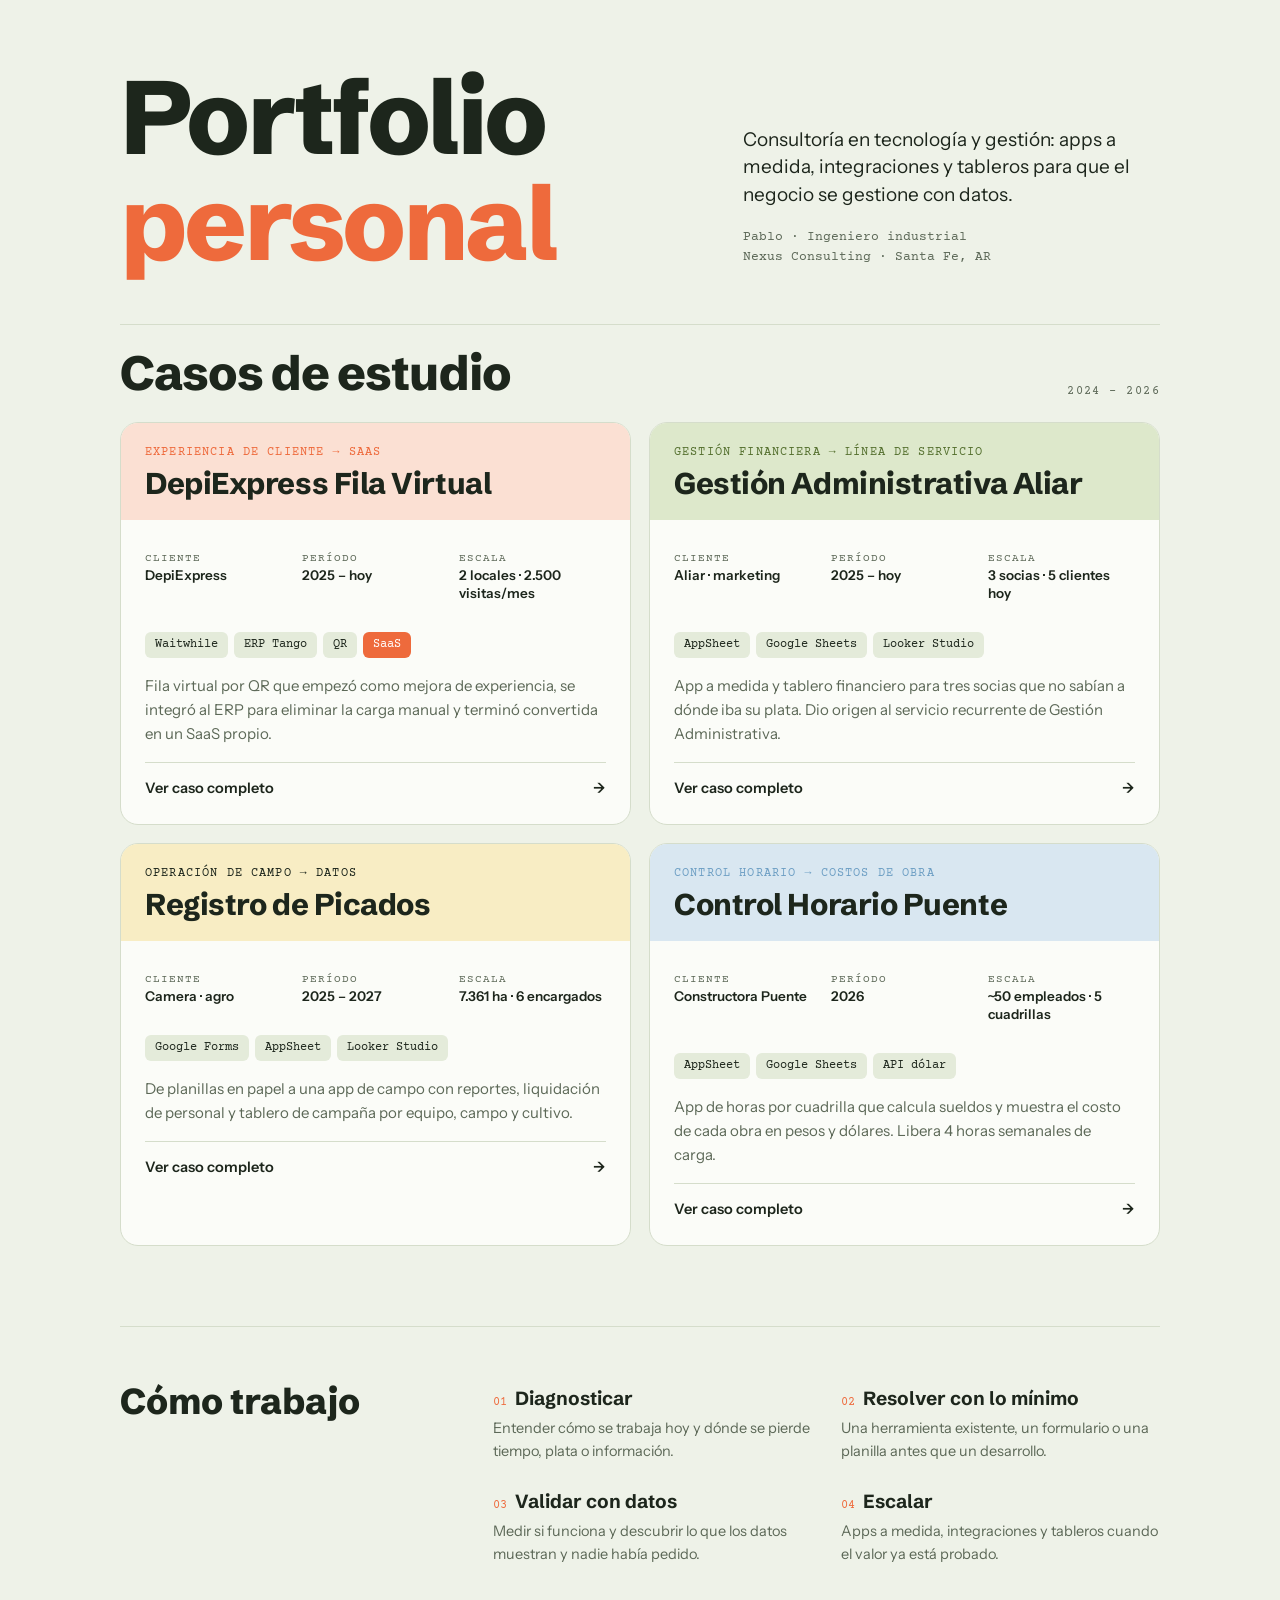
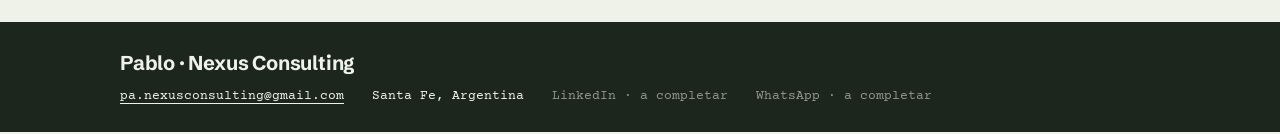
==== index.html @ 5cc69e4c "Agregar index.html" ====
<!doctype html>
<html lang="es">
<head>
<meta charset="utf-8">
<meta name="viewport" content="width=device-width, initial-scale=1, viewport-fit=cover">
<title>Portfolio personal · Pablo · Nexus Consulting</title>
<meta name="description" content="Casos de estudio de consultoría en tecnología y gestión para pymes: apps a medida, integraciones y tableros.">
<link rel="icon" href="data:image/svg+xml,%3Csvg xmlns='http://www.w3.org/2000/svg' viewBox='0 0 32 32'%3E%3Crect width='32' height='32' rx='8' fill='%23EE6A3C'/%3E%3Ctext x='16' y='22' font-family='Arial' font-weight='700' font-size='17' text-anchor='middle' fill='white'%3EP%3C/text%3E%3C/svg%3E">
<style>body{margin:0}img{max-width:100%}[hidden]{display:none!important}</style>
<link rel="preconnect" href="https://fonts.googleapis.com">
<link rel="stylesheet" href="https://fonts.googleapis.com/css2?family=Schibsted+Grotesk:wght@500;600;700;800&family=Instrument+Sans:wght@400;500;600&family=Courier+Prime:wght@400;700&display=swap">
<style>
:root{
  --ground:#EEF2E8; --surface:#FBFCF8; --ink:#1D261C; --muted:#5C6857; --line:#D5DDCB;
  --tang:#EE6A3C; --tang-soft:#FBE0D3; --olive:#55702F; --olive-soft:#DDE8CB;
  --butter:#F3D77A; --butter-soft:#F8EDC4; --sky:#6E9FC4; --sky-soft:#D9E7F1;
  --chip:#E4EBDA;
  --display:"Graphik","Schibsted Grotesk",ui-sans-serif,system-ui,sans-serif;
  --body:"Instrument Sans",ui-sans-serif,system-ui,sans-serif;
  --mono:"American Typewriter","Courier Prime",ui-monospace,monospace;
}
@media (prefers-color-scheme:dark){:root:not([data-theme="light"]){
  --ground:#151A14; --surface:#1D241C; --ink:#E7EDE0; --muted:#A1AD9A; --line:#2F3A2D;
  --tang:#F2855C; --tang-soft:#3A241B; --olive:#9DBE6B; --olive-soft:#26321C;
  --butter:#E9CC6A; --butter-soft:#352E17; --sky:#8DB8DA; --sky-soft:#1C2A35; --chip:#263024;
}}
:root[data-theme="dark"]{
  --ground:#151A14; --surface:#1D241C; --ink:#E7EDE0; --muted:#A1AD9A; --line:#2F3A2D;
  --tang:#F2855C; --tang-soft:#3A241B; --olive:#9DBE6B; --olive-soft:#26321C;
  --butter:#E9CC6A; --butter-soft:#352E17; --sky:#8DB8DA; --sky-soft:#1C2A35; --chip:#263024;
}
*{box-sizing:border-box}
html{scroll-behavior:smooth}
@media (prefers-reduced-motion:reduce){html{scroll-behavior:auto}*{transition:none!important}}
body{background:var(--ground);color:var(--ink);font:16px/1.6 var(--body);padding-inline:20px;padding-block:0}
.wrap{max-width:1040px;margin:0 auto}
h1,h2,h3{font-family:var(--display);text-wrap:balance;margin:0;line-height:1.02}
p{margin:0}
.eyebrow{font:500 12px/1 var(--mono);letter-spacing:.12em;text-transform:uppercase;color:var(--muted)}
.chips{display:flex;flex-wrap:wrap;gap:6px}
.chip{font:500 12px/1 var(--mono);padding:7px 10px;border-radius:6px;background:var(--chip);color:var(--ink)}
.chip.hot{background:var(--tang);color:#fff}

/* Cover */
.cover{padding-block:64px 48px;margin-bottom:24px;border-bottom:1px solid var(--line);display:grid;grid-template-columns:1.4fr 1fr;gap:40px;align-items:end}
.cover h1{font-size:clamp(46px,8.4vw,104px);font-weight:800;letter-spacing:-.035em}
.cover h1 em{font-style:normal;color:var(--tang)}
.cover .side{display:grid;gap:18px;padding-bottom:8px}
.cover .lede{font-size:19px;line-height:1.45}
.cover .who{font:500 13px/1.6 var(--mono);color:var(--muted)}
.blocks{display:grid;grid-template-columns:3fr 2fr 1fr 2fr;height:14px;border-radius:4px;overflow:hidden;margin-bottom:56px}
.blocks i:nth-child(1){background:var(--tang)}.blocks i:nth-child(2){background:var(--olive)}.blocks i:nth-child(3){background:var(--butter)}.blocks i:nth-child(4){background:var(--sky)}

.sec-head{display:flex;flex-wrap:wrap;justify-content:space-between;align-items:end;gap:12px;margin-bottom:24px}
.sec-head h2{font-size:clamp(30px,4.4vw,48px);font-weight:800;letter-spacing:-.02em}

/* Cards */
.grid{display:grid;grid-template-columns:1fr 1fr;gap:18px;margin-bottom:80px}
.card{all:unset;box-sizing:border-box;cursor:pointer;background:var(--surface);border-radius:18px;overflow:hidden;display:flex;flex-direction:column;border:1px solid var(--line);transition:transform .2s,box-shadow .2s}
.card:hover{transform:translateY(-3px);box-shadow:0 14px 34px -18px rgba(29,38,28,.35)}
.card:focus-visible{outline:3px solid var(--tang);outline-offset:3px}
.card .band{padding:22px 24px 20px;display:grid;gap:10px}
.card[data-tone="tang"] .band{background:var(--tang-soft)}
.card[data-tone="olive"] .band{background:var(--olive-soft)}
.card[data-tone="butter"] .band{background:var(--butter-soft)}
.card[data-tone="sky"] .band{background:var(--sky-soft)}
.card .kind{font:500 11.5px var(--mono);letter-spacing:.1em;text-transform:uppercase}
.card[data-tone="tang"] .kind{color:var(--tang)}.card[data-tone="olive"] .kind{color:var(--olive)}
.card[data-tone="butter"] .kind{color:var(--ink)}.card[data-tone="sky"] .kind{color:var(--sky)}
.card h3{font-size:clamp(24px,2.8vw,30px);font-weight:750;letter-spacing:-.015em}
.card .body{padding:20px 24px 24px;display:grid;gap:16px;flex:1;align-content:start}
.facts{display:grid;grid-template-columns:repeat(3,1fr);gap:10px;font-size:13.5px}
.facts dt{font:500 10.5px var(--mono);letter-spacing:.1em;text-transform:uppercase;color:var(--muted)}
.facts dd{margin:2px 0 0;font-weight:600;line-height:1.3}
.card .tldr{color:var(--muted);font-size:15px}
.card .go{margin-top:auto;font-weight:600;font-size:14.5px;display:flex;justify-content:space-between;align-items:center;padding-top:14px;border-top:1px solid var(--line)}
.card .go span{transition:transform .2s}.card:hover .go span{transform:translateX(4px)}
.card.soon{cursor:default}.card.soon:hover{transform:none;box-shadow:none}
.card.soon .go{color:var(--muted);font-weight:500}

/* Method */
.method{padding-block:56px;border-top:1px solid var(--line);display:grid;grid-template-columns:1fr 2fr;gap:40px}
.method h2{font-size:clamp(26px,3.4vw,36px);font-weight:800;}
.steps{display:grid;grid-template-columns:1fr 1fr;gap:22px 28px}
.steps div{display:grid;gap:4px}
.steps b{font-family:var(--display);font-size:19px;font-weight:700}
.steps b small{font:500 12px var(--mono);color:var(--tang);margin-right:8px}
.steps span{color:var(--muted);font-size:14.5px}

/* Footer bar */
.bar{margin-inline:-20px;background:var(--ink);color:var(--ground);padding:28px 20px calc(28px + env(safe-area-inset-bottom,0px))}
.bar .wrap{display:flex;flex-wrap:wrap;gap:14px 36px;align-items:center;justify-content:space-between}
.bar .name{font:700 20px var(--display);letter-spacing:-.01em}
.bar .contact{display:flex;flex-wrap:wrap;gap:10px 28px;font:500 13px var(--mono)}
.bar a{color:inherit;text-decoration:none;border-bottom:1px solid currentColor}
.bar .todo{opacity:.55}

/* Detail view */
.detail{position:fixed;inset:0;background:var(--ground);overflow-y:auto;z-index:10;padding-inline:20px;padding-block:calc(16px + env(safe-area-inset-top,0px)) 0}
.back{all:unset;cursor:pointer;position:sticky;top:0;display:inline-flex;gap:8px;align-items:center;font:500 13px var(--mono);background:var(--surface);border:1px solid var(--line);padding:9px 14px;border-radius:999px;z-index:2}
.back:focus-visible{outline:3px solid var(--tang)}
.d-hero{padding-block:36px 36px;display:grid;gap:20px}
.d-hero h1{font-size:clamp(40px,7vw,84px);font-weight:800;letter-spacing:-.035em}
.d-hero .kind{font:500 12px var(--mono);letter-spacing:.12em;text-transform:uppercase;color:var(--tang)}
.d-layout{display:grid;grid-template-columns:260px 1fr;gap:48px;align-items:start;padding-bottom:64px}
.aside{position:sticky;top:64px;display:grid;gap:22px;background:var(--tang-soft);border-radius:16px;padding:22px}
.aside dl{margin:0;display:grid;gap:14px}
.aside dt{font:500 10.5px var(--mono);letter-spacing:.1em;text-transform:uppercase;color:var(--muted)}
.aside dd{margin:2px 0 0;font-weight:600;font-size:14.5px;line-height:1.4}
.content{display:grid;gap:56px;min-width:0}
.content section{display:grid;gap:16px}
.content h2{font-size:clamp(24px,3vw,32px);font-weight:750;letter-spacing:-.01em}
.content p{max-width:66ch;color:var(--muted)}
.content p b,.content li b{color:var(--ink);font-weight:600}
.lead{font-size:19px;line-height:1.5;color:var(--ink)!important}
.list{margin:0;padding:0;list-style:none;display:grid;gap:10px}
.list li{padding-left:22px;position:relative;color:var(--muted);max-width:66ch}
.list li::before{content:"";position:absolute;left:0;top:.55em;width:10px;height:10px;border-radius:3px;background:var(--olive)}
.ba{display:grid;grid-template-columns:1fr 1fr;gap:14px}
.ba > div{border-radius:14px;padding:20px;display:grid;gap:10px;align-content:start}
.ba .before{background:var(--chip)}.ba .after{background:var(--olive-soft)}
.ba h3{font-size:18px;font-weight:700}
.ba ul{margin:0;padding-left:18px;display:grid;gap:6px;font-size:14.5px;color:var(--muted)}
.diagram{background:var(--surface);border:1px solid var(--line);border-radius:14px;padding:20px;overflow-x:auto}
.diagram svg{display:block;min-width:700px;width:100%;height:auto}
.cap{font-size:13px;color:var(--muted)}
.shots{display:grid;grid-template-columns:1fr 1.6fr;gap:14px}
.shot{aspect-ratio:9/12;max-width:100%;border:1.5px dashed var(--line);border-radius:14px;display:grid;place-items:center;text-align:center;color:var(--muted);font:500 12px/1.5 var(--mono);padding:16px}
.shot.wide{aspect-ratio:16/11}
.tiles{display:grid;grid-template-columns:repeat(3,1fr);gap:12px}
.tile{background:var(--surface);border:1px solid var(--line);border-radius:14px;padding:18px;display:grid;gap:6px;align-content:start}
.tile b{font-size:15px}
.tile span{color:var(--muted);font-size:14px}
.big{background:var(--butter-soft);border-radius:16px;padding:26px;display:grid;gap:14px}
.big h3{font-size:22px;font-weight:750}
.kpis{display:grid;grid-template-columns:repeat(3,1fr);gap:12px}
.kpi{border-top:3px solid var(--tang);padding-top:12px;display:grid;gap:4px}
.kpi strong{font:800 28px/1 var(--display);}
.kpi span{font-size:14px;color:var(--muted)}
.roles{display:grid;grid-template-columns:repeat(3,1fr);gap:12px}
.roles div{background:var(--sky-soft);border-radius:14px;padding:18px;display:grid;gap:6px;align-content:start}
.roles b{font-size:15.5px}.roles span{font-size:14px;color:var(--muted)}
.steps2{counter-reset:s;display:grid;gap:10px;margin:0;padding:0;list-style:none}
.steps2 li{counter-increment:s;display:grid;grid-template-columns:34px 1fr;gap:10px;color:var(--muted)}
.steps2 li::before{content:counter(s);font:500 12px/26px var(--mono);text-align:center;width:26px;height:26px;border-radius:50%;background:var(--tang-soft);color:var(--tang)}
.note{font-size:12.5px;color:var(--muted);border-top:1px solid var(--line);padding-top:14px}

.detail[data-tone="olive"] .aside{background:var(--olive-soft)}.detail[data-tone="olive"] .d-hero .kind{color:var(--olive)}
.detail[data-tone="butter"] .aside{background:var(--butter-soft)}.detail[data-tone="butter"] .d-hero .kind{color:var(--ink)}
.detail[data-tone="sky"] .aside{background:var(--sky-soft)}.detail[data-tone="sky"] .d-hero .kind{color:var(--sky)}
.views{display:grid;gap:12px}
.view{background:var(--surface);border:1px solid var(--line);border-radius:14px;padding:20px;display:grid;grid-template-columns:150px 1fr;gap:16px}
.view b{font-family:var(--display);font-size:18px;font-weight:700;line-height:1.2}
.view b small{display:block;font:400 12.5px var(--mono);color:var(--muted);margin-top:6px}
.view span{color:var(--muted);font-size:14.5px}
.stages{display:grid;grid-template-columns:repeat(3,1fr);gap:12px}
.stage{border-radius:14px;padding:20px;display:grid;gap:10px;align-content:start;background:var(--surface);border:1px solid var(--line)}
.stage .eyebrow{color:var(--olive)}
.stage h3{font-size:19px;font-weight:700}
.stage ul{margin:0;padding-left:18px;display:grid;gap:6px;font-size:14.5px;color:var(--muted)}
@media (max-width:820px){.stages{grid-template-columns:1fr}.view{grid-template-columns:1fr;gap:8px}}
@media (max-width:820px){
  .cover,.method,.d-layout{grid-template-columns:1fr}
  .grid,.ba,.shots,.tiles,.kpis,.roles,.steps{grid-template-columns:1fr}
  .aside{position:static}
}
</style>
</head>
<body>
<div class="wrap" id="home">
  <header class="cover">
    <h1>Portfolio <em>personal</em></h1>
    <div class="side">
      <p class="lede">Consultoría en tecnología y gestión: apps a medida, integraciones y tableros para que el negocio se gestione con datos.</p>
      <p class="who">Pablo · Ingeniero industrial<br>Nexus Consulting · Santa Fe, AR</p>
    </div>
  </header>

  <div class="sec-head">
    <h2>Casos de estudio</h2>
    <span class="eyebrow">2024 – 2026</span>
  </div>

  <div class="grid">
    <button class="card" data-tone="tang" data-case="depiexpress" aria-label="Ver caso DepiExpress Fila Virtual">
      <div class="band"><span class="kind">Experiencia de cliente → SaaS</span><h3>DepiExpress Fila Virtual</h3></div>
      <div class="body">
        <dl class="facts"><div><dt>Cliente</dt><dd>DepiExpress</dd></div><div><dt>Período</dt><dd>2025 – hoy</dd></div><div><dt>Escala</dt><dd>2 locales · 2.500 visitas/mes</dd></div></dl>
        <div class="chips"><span class="chip">Waitwhile</span><span class="chip">ERP Tango</span><span class="chip">QR</span><span class="chip hot">SaaS</span></div>
        <p class="tldr">Fila virtual por QR que empezó como mejora de experiencia, se integró al ERP para eliminar la carga manual y terminó convertida en un SaaS propio.</p>
        <div class="go">Ver caso completo <span>→</span></div>
      </div>
    </button>

    <button class="card" data-tone="olive" data-case="aliar" aria-label="Ver caso Gestión Administrativa Aliar">
      <div class="band"><span class="kind">Gestión financiera → Línea de servicio</span><h3>Gestión Administrativa Aliar</h3></div>
      <div class="body">
        <dl class="facts"><div><dt>Cliente</dt><dd>Aliar · marketing</dd></div><div><dt>Período</dt><dd>2025 – hoy</dd></div><div><dt>Escala</dt><dd>3 socias · 5 clientes hoy</dd></div></dl>
        <div class="chips"><span class="chip">AppSheet</span><span class="chip">Google Sheets</span><span class="chip">Looker Studio</span></div>
        <p class="tldr">App a medida y tablero financiero para tres socias que no sabían a dónde iba su plata. Dio origen al servicio recurrente de Gestión Administrativa.</p>
        <div class="go">Ver caso completo <span>→</span></div>
      </div>
    </button>

    <button class="card" data-tone="butter" data-case="camera" aria-label="Ver caso Registro de Picados">
      <div class="band"><span class="kind">Operación de campo → Datos</span><h3>Registro de Picados</h3></div>
      <div class="body">
        <dl class="facts"><div><dt>Cliente</dt><dd>Camera · agro</dd></div><div><dt>Período</dt><dd>2025 – 2027</dd></div><div><dt>Escala</dt><dd>7.361 ha · 6 encargados</dd></div></dl>
        <div class="chips"><span class="chip">Google Forms</span><span class="chip">AppSheet</span><span class="chip">Looker Studio</span></div>
        <p class="tldr">De planillas en papel a una app de campo con reportes, liquidación de personal y tablero de campaña por equipo, campo y cultivo.</p>
        <div class="go">Ver caso completo <span>→</span></div>
      </div>
    </button>

    <button class="card" data-tone="sky" data-case="puente" aria-label="Ver caso Control Horario Puente">
      <div class="band"><span class="kind">Control horario → Costos de obra</span><h3>Control Horario Puente</h3></div>
      <div class="body">
        <dl class="facts"><div><dt>Cliente</dt><dd>Constructora Puente</dd></div><div><dt>Período</dt><dd>2026</dd></div><div><dt>Escala</dt><dd>~50 empleados · 5 cuadrillas</dd></div></dl>
        <div class="chips"><span class="chip">AppSheet</span><span class="chip">Google Sheets</span><span class="chip">API dólar</span></div>
        <p class="tldr">App de horas por cuadrilla que calcula sueldos y muestra el costo de cada obra en pesos y dólares. Libera 4 horas semanales de carga.</p>
        <div class="go">Ver caso completo <span>→</span></div>
      </div>
    </button>
  </div>

  <section class="method">
    <h2>Cómo trabajo</h2>
    <div class="steps">
      <div><b><small>01</small>Diagnosticar</b><span>Entender cómo se trabaja hoy y dónde se pierde tiempo, plata o información.</span></div>
      <div><b><small>02</small>Resolver con lo mínimo</b><span>Una herramienta existente, un formulario o una planilla antes que un desarrollo.</span></div>
      <div><b><small>03</small>Validar con datos</b><span>Medir si funciona y descubrir lo que los datos muestran y nadie había pedido.</span></div>
      <div><b><small>04</small>Escalar</b><span>Apps a medida, integraciones y tableros cuando el valor ya está probado.</span></div>
    </div>
  </section>
</div>

<!-- EDITAR AQUÍ: completá apellido, LinkedIn y WhatsApp en esta barra -->
<footer class="bar">
  <div class="wrap">
    <span class="name">Pablo · Nexus Consulting</span>
    <div class="contact">
      <a href="mailto:pa.nexusconsulting@gmail.com">pa.nexusconsulting@gmail.com</a>
      <span>Santa Fe, Argentina</span>
      <span class="todo">LinkedIn · a completar</span>
      <span class="todo">WhatsApp · a completar</span>
    </div>
  </div>
</footer>

<!-- Detalle: DepiExpress -->
<article class="detail" id="depiexpress" hidden aria-label="Caso DepiExpress Fila Virtual">
  <div class="wrap">
    <button class="back" data-close>← Volver a los casos</button>
    <header class="d-hero">
      <span class="kind">Experiencia de cliente → SaaS</span>
      <h1>DepiExpress Fila Virtual</h1>
      <div class="chips"><span class="chip">Waitwhile</span><span class="chip">ERP Tango</span><span class="chip">Integración vía API</span><span class="chip">QR</span><span class="chip hot">ElQueSigue · SaaS</span></div>
    </header>

    <div class="d-layout">
      <aside class="aside">
        <dl>
          <div><dt>Cliente</dt><dd>DepiExpress · cadena de centros de depilación</dd></div>
          <div><dt>Período</dt><dd>Agosto 2025 – actualidad</dd></div>
          <div><dt>Escala</dt><dd>2 locales · ~6 depiladoras · 1.000 a 2.500 visitas por mes</dd></div>
          <div><dt>Rol</dt><dd>Consultor a cargo de punta a punta: diagnóstico, selección de herramienta, implementación, coordinación de áreas y gestión del proveedor</dd></div>
          <div><dt>Partner</dt><dd>Cipax · integración y desarrollo</dd></div>
        </dl>
      </aside>

      <div class="content">
        <section>
          <p class="lead">DepiExpress atendía por orden de llegada sin fila ni turnos: el cliente le pedía a la cajera que lo anotara. En lugar de proponer un desarrollo, <b>busqué una herramienta que ya resolviera el problema</b>, la validé con datos reales y recién entonces construimos a medida.</p>
          <p>El resultado: una fila virtual integrada al ERP, una base de datos comercial mucho más rica y accesible, y <b>ElQueSigue</b>, una aplicación propia que hoy Cipax comercializa como SaaS con Nexus como partner.</p>
        </section>

        <section>
          <h2>El punto de partida</h2>
          <div class="ba">
            <div class="before"><h3>Antes</h3><ul><li>Sin fila ni turnos: nadie sabía cuánto iba a esperar ni quién lo atendería.</li><li>Registro a mano por una persona ocupada atendiendo.</li><li>Carga manual de cada venta en Tango: 2-3 min × ~30 ventas/día.</li><li>Datos pobres sobre un negocio muy estacional.</li></ul></div>
            <div class="after"><h3>Después</h3><ul><li>Fila virtual por QR, con espera y profesional asignado en tiempo real.</li><li>Registro asistido para quien no usa celular.</li><li>Cada venta genera sola su pedido de facturación en Tango.</li><li>Recurrencia, tiempos, mix y demanda medidos.</li></ul></div>
          </div>
        </section>

        <section>
          <h2>Comprar antes de construir</h2>
          <p>Antes de proponer software a medida, busqué si el problema ya estaba resuelto en el mercado. Elegí <b>Waitwhile</b> y lo configuré a la operación real del negocio: servicios, depiladoras, horarios, límites de capacidad, precios y categorías. Pegamos los QR en los locales y el cliente pasó a sumarse solo a la fila, viendo cuánto le falta y quién lo va a atender.</p>
          <p>La decisión ahorró meses de desarrollo y, sobre todo, permitió <b>validar la hipótesis con un año de datos reales</b> antes de invertir.</p>
          <div class="diagram">
            <svg viewBox="0 0 900 230" role="img" aria-label="Flujo: el cliente escanea el QR, se suma a la fila virtual, es atendido, la venta pasa a Tango y los datos alimentan análisis y campañas">
              <defs><marker id="ar" viewBox="0 0 10 10" refX="9" refY="5" markerWidth="7" markerHeight="7" orient="auto"><path d="M0 0L10 5L0 10z" fill="var(--muted)"/></marker></defs>
              <g font-family="Instrument Sans, sans-serif" font-size="14" fill="var(--ink)">
                <text x="10" y="22" font-family="American Typewriter, Courier Prime, monospace" font-size="11" fill="var(--muted)" letter-spacing="1.2">FLUJO OPERATIVO</text>
                <rect x="10" y="40" width="150" height="70" rx="12" fill="var(--chip)"/>
                <text x="85" y="70" text-anchor="middle" font-weight="600">Cliente</text><text x="85" y="90" text-anchor="middle" fill="var(--muted)" font-size="12.5">escanea el QR</text>
                <rect x="220" y="40" width="170" height="70" rx="12" fill="var(--tang-soft)" stroke="var(--tang)"/>
                <text x="305" y="70" text-anchor="middle" font-weight="600">Fila virtual</text><text x="305" y="90" text-anchor="middle" fill="var(--muted)" font-size="12.5">espera + profesional</text>
                <rect x="450" y="40" width="150" height="70" rx="12" fill="var(--chip)"/>
                <text x="525" y="70" text-anchor="middle" font-weight="600">Atención</text><text x="525" y="90" text-anchor="middle" fill="var(--muted)" font-size="12.5">venta registrada</text>
                <rect x="660" y="40" width="200" height="70" rx="12" fill="var(--olive-soft)" stroke="var(--olive)"/>
                <text x="760" y="70" text-anchor="middle" font-weight="600">ERP Tango</text><text x="760" y="90" text-anchor="middle" fill="var(--muted)" font-size="12.5">pedido de facturación</text>
                <rect x="220" y="160" width="380" height="56" rx="12" fill="var(--butter-soft)"/>
                <text x="410" y="185" text-anchor="middle" font-weight="600">Datos de cada visita</text><text x="410" y="204" text-anchor="middle" fill="var(--muted)" font-size="12.5">recurrencia · tiempos · mix · reviews → campañas</text>
                <g stroke="var(--muted)" stroke-width="1.5" fill="none" marker-end="url(#ar)"><path d="M160 75H216"/><path d="M390 75H446"/><path d="M600 75H656"/><path d="M305 110V156"/><path d="M525 110V156"/></g>
              </g>
            </svg>
          </div>
          <p class="cap">El dato se captura una sola vez, en el momento, y sirve para atender, facturar y analizar.</p>
        </section>

        <section class="big">
          <span class="eyebrow">Lo que el cliente no sabía que podía tener</span>
          <h3>Un proyecto de experiencia terminó siendo inteligencia comercial</h3>
          <div class="tiles">
            <div class="tile"><b>Recurrencia</b><span>Solo ~15% de clientes nuevos por mes: la base era mucho más fiel de lo supuesto y el foco pasó a retención.</span></div>
            <div class="tile"><b>Campañas de regreso</b><span>Contacto al cliente para que vuelva antes de lo previsto, con datos de su última visita.</span></div>
            <div class="tile"><b>Eficiencia</b><span>Tiempos de atención comparables por depiladora y por local.</span></div>
            <div class="tile"><b>Demanda</b><span>Horarios y días preferidos, estacionalidad y efecto medible de la publicidad.</span></div>
            <div class="tile"><b>Producto</b><span>Ticket promedio, mix, categorías y zonas depiladas.</span></div>
            <div class="tile"><b>Voz del cliente</b><span>Reviews y quejas capturadas al terminar cada atención.</span></div>
          </div>
        </section>

        <section>
          <h2>Coordinar a todos los que toca el flujo</h2>
          <p>Un sistema de fila no se implementa en el mostrador: atraviesa toda la operación. Buena parte del proyecto fue adecuar el trabajo de cada área para que el flujo cerrara de punta a punta.</p>
          <div class="roles">
            <div><b>Depiladoras</b><span>Nuevo modo de registrar y atender; carga asistida para clientes que no manejan el celular.</span></div>
            <div><b>Coordinación de locales</b><span>Administra en el sistema personal, precios, promociones y servicios.</span></div>
            <div><b>Administración</b><span>Caja, bancos y facturación sobre los datos que quedan en Tango, sin retrabajo.</span></div>
          </div>
        </section>

        <section>
          <h2>La integración que liberó a la caja</h2>
          <p>La mayor fricción operativa era cargar cada venta a mano en <b>Tango</b>. Con el partner Cipax automatizamos el puente: <b>cada venta registrada en la fila virtual genera un pedido de facturación en Tango con los datos del cliente</b>.</p>
          <div class="kpis">
            <div class="kpi"><strong>1–1,5 h/día</strong><span>de carga manual eliminadas por local (estimado: 30 ventas × 2-3 min)</span></div>
            <div class="kpi"><strong>0 cajeras</strong><span>en el diseño de las próximas sucursales</span></div>
            <div class="kpi"><strong>1 dato</strong><span>cargado una sola vez para atender, facturar y analizar</span></div>
          </div>
        </section>

        <section>
          <h2>De herramienta comprada a producto propio</h2>
          <p>Con el modelo validado, el paso siguiente fue integrar el <b>link de pago</b> en la misma interfaz donde el cliente se registra. La conclusión técnica con Cipax fue construir una aplicación propia con integración nativa. Mi rol pasó de implementador a <b>gestor del proyecto de desarrollo</b>:</p>
          <ol class="steps2">
            <li>Relevamiento de las funcionalidades necesarias</li>
            <li>Administración de tiempos y coordinación con el proveedor</li>
            <li>Testing, relevamiento de errores y devolución al equipo de desarrollo</li>
            <li>Configuración de la facturación automática en Tango</li>
            <li>Control del funcionamiento en producción</li>
            <li>Recapacitación del equipo en las nuevas funcionalidades</li>
          </ol>
          <p>El resultado es <b>ElQueSigue</b>, en producción en DepiExpress y comercializado por Cipax como SaaS para otros negocios de atención por orden de llegada, con Nexus como partner.</p>
        </section>

        <section>
          <h2>Adopción: el trabajo que no se ve</h2>
          <ul class="list">
            <li>La resistencia inicial fue real: acompañamos en el local enseñando a los clientes a registrarse.</li>
            <li><b>Nadie queda afuera:</b> las depiladoras registran desde la computadora a quien no maneja bien el celular.</li>
            <li>Recapacitación completa del equipo al migrar a la app propia.</li>
          </ul>
        </section>

        <section>
          <h2>Qué viene</h2>
          <div class="chips"><span class="chip">Modo kiosco con tablet fija</span><span class="chip">Pantalla de espera en sala</span><span class="chip">Expansión comercial del SaaS</span></div>
          <p class="note">DepiExpress y Nexus Consulting integran el mismo holding.</p>
        </section>
      </div>
    </div>
  </div>
</article>

<!-- Detalle: Aliar -->
<article class="detail" id="aliar" data-tone="olive" hidden aria-label="Caso Gestión Administrativa Aliar">
  <div class="wrap">
    <button class="back" data-close>← Volver a los casos</button>
    <header class="d-hero">
      <span class="kind">Gestión financiera → Línea de servicio</span>
      <h1>Gestión Administrativa Aliar</h1>
      <div class="chips"><span class="chip">AppSheet</span><span class="chip">Google Sheets</span><span class="chip">Looker Studio</span><span class="chip hot">Servicio recurrente</span></div>
    </header>
    <div class="d-layout">
      <aside class="aside">
        <dl>
          <div><dt>Cliente</dt><dd>Aliar · agencia de marketing de 3 socias</dd></div>
          <div><dt>Período</dt><dd>Julio 2025 – actualidad</dd></div>
          <div><dt>Escala</dt><dd>Varias cajas y cuentas bancarias · hoy el servicio atiende a 5 clientes</dd></div>
          <div><dt>Rol</dt><dd>Diagnóstico, modelo de datos, desarrollo de la app y del tablero; hoy servicio continuo</dd></div>
        </dl>
      </aside>
      <div class="content">
        <section>
          <p class="lead">Tres socias que trabajaban y vendían bien, pero <b>no sabían a dónde se iba la plata</b>, si el negocio era justo para las tres ni si estaban cobrando bien sus servicios.</p>
          <p>Construí una aplicación a medida para registrar cada movimiento desde el celular y un tablero con resultado económico y financiero mes a mes. Con los números a la vista, las socias reorganizaron su negocio, y el proyecto dio origen a una <b>nueva línea de servicio de la consultora</b>.</p>
        </section>

        <section>
          <h2>El punto de partida</h2>
          <div class="ba">
            <div class="before"><h3>Antes</h3><ul><li>Nada quedaba registrado de forma sistemática.</li><li>Varias cajas y cuentas, usadas para cobrar y pagar indistintamente.</li><li>Plata de la empresa mezclada con la personal de cada socia.</li><li>Tres preguntas sin respuesta: ¿dónde va la plata?, ¿es justo el reparto?, ¿cobramos bien?</li></ul></div>
            <div class="after"><h3>Después</h3><ul><li>Cada venta, compra, cobro y pago cargado en el momento.</li><li>Saldos por cuenta conciliables contra el banco.</li><li>Cuentas corrientes de clientes y proveedores en tiempo real.</li><li>Estado de resultados y flujo financiero mensual.</li></ul></div>
          </div>
        </section>

        <section>
          <h2>A medida, no enlatado</h2>
          <p>La primera idea fue ordenar un Excel. La descarté por algo mejor: <b>una app propia en el celular</b>, para registrar cada transacción cuando ocurre y no a fin de mes de memoria. Y a medida a propósito: con los datos justos que el negocio necesita, sin obligar a tres socias sin formación administrativa a adaptarse a un software genérico.</p>
          <ul class="list">
            <li><b>Ventas, compras, cobros y pagos</b> cargados desde el celular.</li>
            <li><b>Cuentas y cajas:</b> cada movimiento se asocia a una, y el saldo se actualiza solo y se compara con el real.</li>
            <li><b>Movimientos entre cuentas</b>, para que las transferencias internas no distorsionen nada.</li>
            <li><b>Servicios</b> asociados a cada venta: la base del análisis de rentabilidad.</li>
            <li><b>Clientes y proveedores</b> con cuenta corriente en tiempo real.</li>
            <li><b>Vistas resumidas</b> y acceso directo al tablero desde la app.</li>
          </ul>
        </section>

        <section>
          <h2>El tablero: tres preguntas, tres vistas</h2>
          <div class="views">
            <div class="view"><b>Datos comerciales<small>¿Cómo vendemos?</small></b><span>Monto y cantidad de servicios por mes, rentabilidad por servicio, facturado vs. cobrado, cantidad de ventas y ranking de clientes.</span></div>
            <div class="view"><b>Estado de resultados<small>¿Cuánto ganamos?</small></b><span>Meses en columnas; ventas por línea de servicio menos gastos y compras por categoría. El margen neto de cada mes y su evolución.</span></div>
            <div class="view"><b>Flujo financiero<small>¿Qué pasó con la plata?</small></b><span>Filtro por período, en total y en detalle: ingresos y egresos, saldos de caja, bancos y cuentas corrientes a inicio y fin de mes, y resultado económico y financiero.</span></div>
          </div>
        </section>

        <section class="big">
          <span class="eyebrow">Lo que el cliente no sabía que podía tener</span>
          <h3>Las herramientas de gestión de una empresa mucho más grande</h3>
          <div class="tiles">
            <div class="tile"><b>Económico vs. financiero</b><span>Entender por qué se puede ganar plata y aun así no tenerla en la cuenta.</span></div>
            <div class="tile"><b>Rentabilidad por servicio</b><span>La base para saber si están cobrando bien cada trabajo.</span></div>
            <div class="tile"><b>Facturado vs. cobrado</b><span>Visibilidad de lo que queda pendiente de cobrar.</span></div>
          </div>
        </section>

        <section>
          <h2>Qué cambió en Aliar</h2>
          <p>Con los números a la vista, las respuestas llegaron solas, y las decisiones también:</p>
          <ul class="list">
            <li><b>Orden en la plata:</b> definieron desde qué cuentas se hace cada pago.</li>
            <li><b>Reparto justo:</b> se asignaron un sueldo cada una para equiparar el trabajo.</li>
            <li><b>Ganancias separadas</b> e invertidas en un fondo común de inversión.</li>
            <li><b>Estrategia comercial con datos:</b> menos servicios y foco en los clientes más rentables.</li>
            <li><b>Cobranza:</b> entendieron el peso de una cuenta corriente de clientes tan alta y mejoraron su flujo financiero.</li>
          </ul>
          <p>Pero el cambio más importante fue otro: <b>se dieron el tiempo y el lugar para analizar su negocio con métricas.</b></p>
        </section>

        <section>
          <h2>De proyecto a línea de negocio</h2>
          <p>El seguimiento que necesitaba Aliar, y el valor que generaba, mostraron que había un producto. Así nació el servicio de <b>Gestión Administrativa</b>, que hoy contratan <b>5 clientes con abono mensual</b>, por menos de lo que cuesta sumar un administrativo contable.</p>
          <div class="roles">
            <div><b>Control y ajuste</b><span>Revisión de la carga y evolución de la app según cada cliente.</span></div>
            <div><b>Conciliación e informes</b><span>Cuentas bancarias conciliadas e informes detallados periódicos.</span></div>
            <div><b>Asesoramiento</b><span>Mejoras administrativas del negocio, con los datos en la mano.</span></div>
          </div>
          <p>Y un efecto estratégico: al ver el negocio desde adentro, la consultora detecta qué otros servicios necesita cada cliente (impuestos, balances, asesoría comercial, marketing) y los ofrece con fundamento. <b>El servicio funciona como puerta de entrada.</b></p>
        </section>
      </div>
    </div>
  </div>
</article>

<!-- Detalle: Camera -->
<article class="detail" id="camera" data-tone="butter" hidden aria-label="Caso Registro de Picados">
  <div class="wrap">
    <button class="back" data-close>← Volver a los casos</button>
    <header class="d-hero">
      <span class="kind">Operación de campo → Datos</span>
      <h1>Registro de Picados</h1>
      <div class="chips"><span class="chip">Google Forms</span><span class="chip">Google Sheets</span><span class="chip">AppSheet</span><span class="chip">Looker Studio</span></div>
    </header>
    <div class="d-layout">
      <aside class="aside">
        <dl>
          <div><dt>Cliente</dt><dd>Camera · servicios de picado a campo</dd></div>
          <div><dt>Período</dt><dd>Campaña 2025/26 (formularios) y 2026/27 (app)</dd></div>
          <div><dt>Escala</dt><dd>7.361,5 ha · $4.504,7 M facturados por campaña</dd></div>
          <div><dt>Equipo</dt><dd>6 encargados, 4 con equipo propio, y el responsable general</dd></div>
          <div><dt>Rol</dt><dd>Diagnóstico, diseño, desarrollo, migración de datos y tablero</dd></div>
        </dl>
      </aside>
      <div class="content">
        <section>
          <p class="lead">Camera picaba miles de hectáreas por campaña, pero sus encargados registraban todo en papel y entregaban las planillas <b>juntas, al final</b>: letra ilegible, errores y ningún dato para gestionar.</p>
          <p>Lo resolví por escalones, validando cada uno antes del siguiente: formularios, después una app y después un tablero. Hoy la empresa mide una campaña de <b>7.361,5 hectáreas y $4.504,7 millones</b>, abierta por equipo, campo y cultivo.</p>
        </section>

        <section>
          <h2>Tres escalones</h2>
          <div class="stages">
            <div class="stage"><span class="eyebrow">Campaña 2025/26</span><h3>Formularios</h3><ul><li>Un formulario por trabajo: fechas, cliente, campo, cultivo, insumos y personal.</li><li>Datos ordenados en Google Sheets.</li><li>Recibo de trabajo en PDF generado desde la planilla.</li></ul></div>
            <div class="stage"><span class="eyebrow">Campaña 2026/27</span><h3>App AppSheet</h3><ul><li>Los 5 formularios en una sola app.</li><li>Autocompletado y campos calculados.</li><li>Roles, historial y datos maestros editables.</li><li>Pagos a empleados con saldo pendiente.</li></ul></div>
            <div class="stage"><span class="eyebrow">Gestión</span><h3>Tablero</h3><ul><li>Toneladas y hectáreas por campo y equipo.</li><li>Rendimiento por cultivo.</li><li>Facturación de la campaña.</li></ul></div>
          </div>
          <p>Al cerrar la primera campaña el cliente estaba conforme: <b>la herramienta se ganó el derecho a crecer</b>.</p>
        </section>

        <section>
          <h2>La aplicación</h2>
          <ul class="list">
            <li><b>Unificación:</b> cinco formularios sueltos pasan a ser una herramienta coherente.</li>
            <li><b>Menos tipeo en el campo:</b> valores predefinidos y campos que se calculan solos.</li>
            <li><b>Historial propio:</b> cada encargado ve lo que cargó antes.</li>
            <li><b>Reportes dentro de la app</b>, a partir de una plantilla única.</li>
            <li><b>Migración</b> de todos los datos del Excel anterior.</li>
            <li><b>Roles:</b> usuarios de campo, finales y administradores, que editan los datos maestros sin depender de mí.</li>
          </ul>
        </section>

        <section class="big">
          <span class="eyebrow">Lo que el cliente no sabía que podía tener</span>
          <h3>Pidió registrar trabajos. Se llevó mucho más.</h3>
          <div class="tiles">
            <div class="tile"><b>Recibo en PDF</b><span>Un documento profesional hacia sus propios clientes, generado del dato que ya cargaba.</span></div>
            <div class="tile"><b>Liquidación al personal</b><span>Registro de pagos y saldo pendiente de cada empleado.</span></div>
            <div class="tile"><b>Rendimiento comparado</b><span>Un equipo contra otro y un cultivo contra otro, en la misma campaña.</span></div>
          </div>
        </section>

        <section>
          <h2>Qué viene</h2>
          <p>El sistema dejó de ser un registro para convertirse en la base de los próximos pasos:</p>
          <ul class="list">
            <li><b>Rutas óptimas</b> de visita a clientes para precampaña, picado y cosecha, con geolocalización.</li>
            <li><b>Costeo de los trabajos:</b> pasar de facturación a rentabilidad por campaña y por trabajo.</li>
            <li><b>App integral</b> de administración agrícola y ganadera.</li>
          </ul>
        </section>
      </div>
    </div>
  </div>
</article>

<!-- Detalle: Puente -->
<article class="detail" id="puente" data-tone="sky" hidden aria-label="Caso Control Horario Puente">
  <div class="wrap">
    <button class="back" data-close>← Volver a los casos</button>
    <header class="d-hero">
      <span class="kind">Control horario → Costos de obra</span>
      <h1>Control Horario Puente</h1>
      <div class="chips"><span class="chip">AppSheet</span><span class="chip">Google Sheets</span><span class="chip">API de cotización</span></div>
    </header>
    <div class="d-layout">
      <aside class="aside">
        <dl>
          <div><dt>Cliente</dt><dd>Constructora Puente</dd></div>
          <div><dt>Período</dt><dd>Marzo – abril 2026</dd></div>
          <div><dt>Escala</dt><dd>~50 empleados · 5 cuadrillas · varias obras</dd></div>
          <div><dt>Rol</dt><dd>Relevamiento, diseño y desarrollo de la app, integración con la planilla de gastos</dd></div>
        </dl>
      </aside>
      <div class="content">
        <section>
          <p class="lead">Cada quincena, la administración transcribía a mano las horas que <b>5 encargados de cuadrilla</b> le pasaban en papel, calculaba los sueldos y cruzaba esos costos con su planilla de gastos.</p>
          <p>Hoy cada encargado carga en una app, los sueldos se calculan solos y el costo de mano de obra de cada obra se ve <b>en pesos y en dólares, en el momento</b>. Se liberaron 4 horas semanales de trabajo administrativo.</p>
        </section>

        <section>
          <h2>El punto de partida</h2>
          <div class="ba">
            <div class="before"><h3>Antes</h3><ul><li>Doble carga: papel en obra y transcripción en oficina.</li><li>Sueldo quincenal de ~50 personas calculado a mano.</li><li>Costos de mano de obra desconectados de la planilla de gastos.</li><li>El costo real de una obra se conocía recién al cierre.</li></ul></div>
            <div class="after"><h3>Después</h3><ul><li>El dato se carga una sola vez, en la obra.</li><li>Sueldos calculados automáticamente.</li><li>Resumen de gasto por obra dentro de la planilla existente.</li><li>Consulta histórica y en tiempo real.</li></ul></div>
          </div>
        </section>

        <section>
          <h2>La aplicación</h2>
          <ul class="list">
            <li><b>Carga por cuadrilla:</b> cada encargado registra las horas diarias de su gente.</li>
            <li><b>Privacidad entre cuadrillas:</b> cada encargado ve solo lo que carga él.</li>
            <li><b>Cálculo automático</b> del sueldo quincenal de cada empleado.</li>
            <li><b>Tipo de cambio automático:</b> la app toma la cotización del día desde una API pública de datos abiertos.</li>
          </ul>
        </section>

        <section class="big">
          <span class="eyebrow">Lo que el cliente no sabía que podía tener</span>
          <h3>El control horario se convirtió en control de costos</h3>
          <div class="tiles">
            <div class="tile"><b>Costo por obra</b><span>Un resumen de gasto de mano de obra para cada obra, siempre actualizado.</span></div>
            <div class="tile"><b>En moneda dura</b><span>Pesos y dólares al tipo de cambio del día: presupuestos en dólares, costos en pesos.</span></div>
            <div class="tile"><b>Sin cambiar de herramienta</b><span>El resumen se inserta en la planilla de gastos que la empresa ya usaba.</span></div>
          </div>
        </section>

        <section>
          <h2>Resultado</h2>
          <div class="kpis">
            <div class="kpi"><strong>4 h/semana</strong><span>de trabajo administrativo liberadas de pasar datos</span></div>
            <div class="kpi"><strong>~50</strong><span>sueldos quincenales calculados sin errores de pasaje</span></div>
            <div class="kpi"><strong>USD</strong><span>costo de cada obra visible en moneda dura, en el momento</span></div>
          </div>
          <p>Alimenté la planilla de gastos en lugar de reemplazarla, a propósito: <b>menos cambio para el equipo, más adopción</b>.</p>
        </section>

        <section>
          <h2>Qué viene</h2>
          <div class="chips"><span class="chip">Gasto real vs. presupuesto por obra</span><span class="chip">Desvíos por encargado</span></div>
        </section>
      </div>
    </div>
  </div>
</article>

<script>
(function(){
  const views=[...document.querySelectorAll('.detail')];
  let last=null;
  function show(){
    const id=location.hash.slice(1);
    views.forEach(v=>{
      const on=v.id===id;
      v.hidden=!on;
      if(on){v.scrollTop=0;v.querySelector('[data-close]').focus({preventScroll:true});}
    });
    document.body.style.overflow=views.some(v=>!v.hidden)?'hidden':'';
    if(!id&&last){last.focus({preventScroll:true});}
  }
  document.querySelectorAll('.card[data-case]').forEach(c=>c.addEventListener('click',()=>{last=c;location.hash=c.dataset.case;}));
  document.querySelectorAll('[data-close]').forEach(b=>b.addEventListener('click',()=>{history.pushState('',document.title,location.pathname+location.search);show();}));
  document.addEventListener('keydown',e=>{if(e.key==='Escape'&&location.hash){history.pushState('',document.title,location.pathname+location.search);show();}});
  window.addEventListener('hashchange',show);
  show();
})();
</script>
</body>
</html>
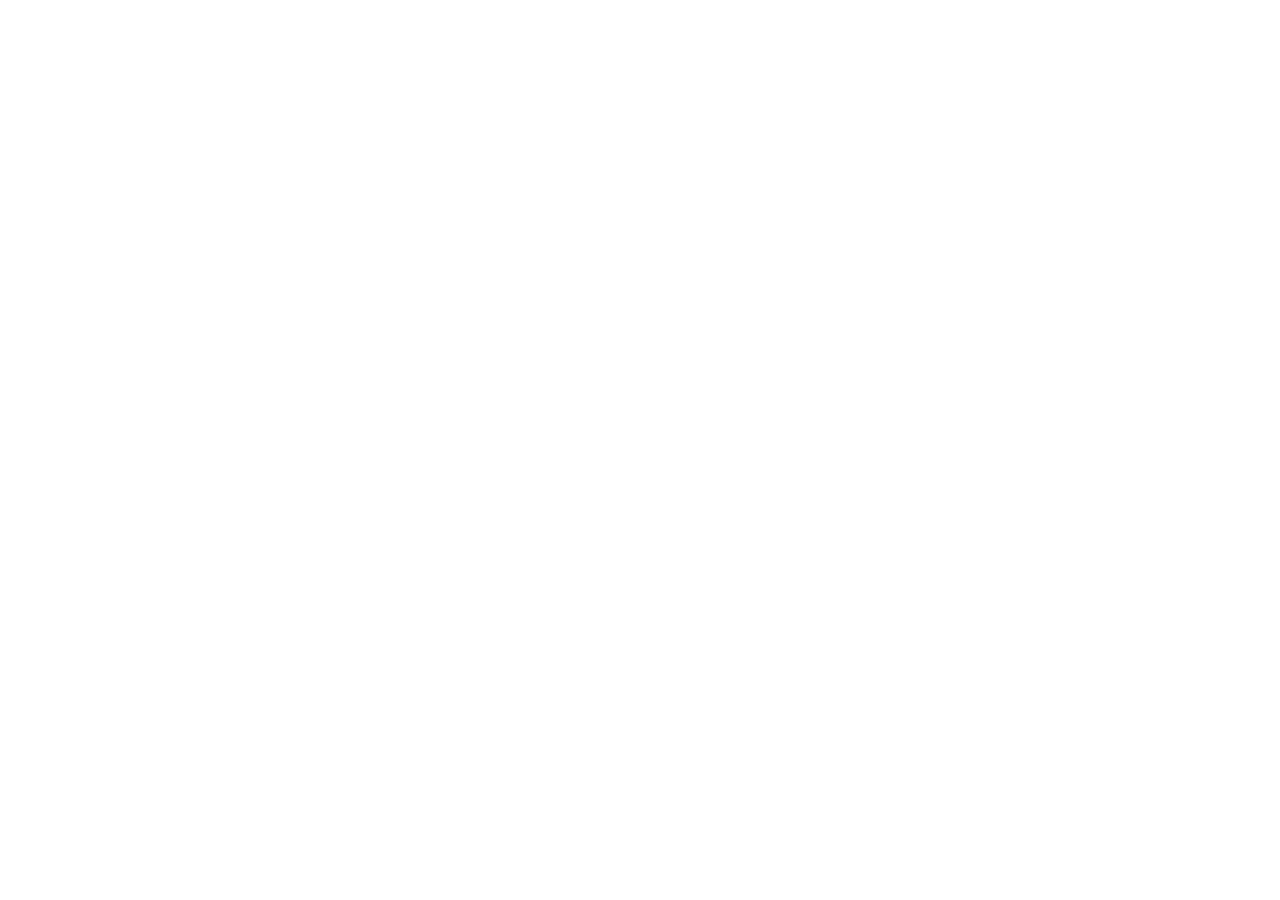
==== commit e915122e: "Segunda versión de un solo html a una web" ====
--- a/index.html
+++ b/index.html
@@ -6,628 +6,12 @@
 <title>Portfolio personal · Pablo · Nexus Consulting</title>
 <meta name="description" content="Casos de estudio de consultoría en tecnología y gestión para pymes: apps a medida, integraciones y tableros.">
 <link rel="icon" href="data:image/svg+xml,%3Csvg xmlns='http://www.w3.org/2000/svg' viewBox='0 0 32 32'%3E%3Crect width='32' height='32' rx='8' fill='%23EE6A3C'/%3E%3Ctext x='16' y='22' font-family='Arial' font-weight='700' font-size='17' text-anchor='middle' fill='white'%3EP%3C/text%3E%3C/svg%3E">
-<style>body{margin:0}img{max-width:100%}[hidden]{display:none!important}</style>
 <link rel="preconnect" href="https://fonts.googleapis.com">
-<link rel="stylesheet" href="https://fonts.googleapis.com/css2?family=Schibsted+Grotesk:wght@500;600;700;800&family=Instrument+Sans:wght@400;500;600&family=Courier+Prime:wght@400;700&display=swap">
-<style>
-:root{
-  --ground:#EEF2E8; --surface:#FBFCF8; --ink:#1D261C; --muted:#5C6857; --line:#D5DDCB;
-  --tang:#EE6A3C; --tang-soft:#FBE0D3; --olive:#55702F; --olive-soft:#DDE8CB;
-  --butter:#F3D77A; --butter-soft:#F8EDC4; --sky:#6E9FC4; --sky-soft:#D9E7F1;
-  --chip:#E4EBDA;
-  --display:"Graphik","Schibsted Grotesk",ui-sans-serif,system-ui,sans-serif;
-  --body:"Instrument Sans",ui-sans-serif,system-ui,sans-serif;
-  --mono:"American Typewriter","Courier Prime",ui-monospace,monospace;
-}
-@media (prefers-color-scheme:dark){:root:not([data-theme="light"]){
-  --ground:#151A14; --surface:#1D241C; --ink:#E7EDE0; --muted:#A1AD9A; --line:#2F3A2D;
-  --tang:#F2855C; --tang-soft:#3A241B; --olive:#9DBE6B; --olive-soft:#26321C;
-  --butter:#E9CC6A; --butter-soft:#352E17; --sky:#8DB8DA; --sky-soft:#1C2A35; --chip:#263024;
-}}
-:root[data-theme="dark"]{
-  --ground:#151A14; --surface:#1D241C; --ink:#E7EDE0; --muted:#A1AD9A; --line:#2F3A2D;
-  --tang:#F2855C; --tang-soft:#3A241B; --olive:#9DBE6B; --olive-soft:#26321C;
-  --butter:#E9CC6A; --butter-soft:#352E17; --sky:#8DB8DA; --sky-soft:#1C2A35; --chip:#263024;
-}
-*{box-sizing:border-box}
-html{scroll-behavior:smooth}
-@media (prefers-reduced-motion:reduce){html{scroll-behavior:auto}*{transition:none!important}}
-body{background:var(--ground);color:var(--ink);font:16px/1.6 var(--body);padding-inline:20px;padding-block:0}
-.wrap{max-width:1040px;margin:0 auto}
-h1,h2,h3{font-family:var(--display);text-wrap:balance;margin:0;line-height:1.02}
-p{margin:0}
-.eyebrow{font:500 12px/1 var(--mono);letter-spacing:.12em;text-transform:uppercase;color:var(--muted)}
-.chips{display:flex;flex-wrap:wrap;gap:6px}
-.chip{font:500 12px/1 var(--mono);padding:7px 10px;border-radius:6px;background:var(--chip);color:var(--ink)}
-.chip.hot{background:var(--tang);color:#fff}
-
-/* Cover */
-.cover{padding-block:64px 48px;margin-bottom:24px;border-bottom:1px solid var(--line);display:grid;grid-template-columns:1.4fr 1fr;gap:40px;align-items:end}
-.cover h1{font-size:clamp(46px,8.4vw,104px);font-weight:800;letter-spacing:-.035em}
-.cover h1 em{font-style:normal;color:var(--tang)}
-.cover .side{display:grid;gap:18px;padding-bottom:8px}
-.cover .lede{font-size:19px;line-height:1.45}
-.cover .who{font:500 13px/1.6 var(--mono);color:var(--muted)}
-.blocks{display:grid;grid-template-columns:3fr 2fr 1fr 2fr;height:14px;border-radius:4px;overflow:hidden;margin-bottom:56px}
-.blocks i:nth-child(1){background:var(--tang)}.blocks i:nth-child(2){background:var(--olive)}.blocks i:nth-child(3){background:var(--butter)}.blocks i:nth-child(4){background:var(--sky)}
-
-.sec-head{display:flex;flex-wrap:wrap;justify-content:space-between;align-items:end;gap:12px;margin-bottom:24px}
-.sec-head h2{font-size:clamp(30px,4.4vw,48px);font-weight:800;letter-spacing:-.02em}
-
-/* Cards */
-.grid{display:grid;grid-template-columns:1fr 1fr;gap:18px;margin-bottom:80px}
-.card{all:unset;box-sizing:border-box;cursor:pointer;background:var(--surface);border-radius:18px;overflow:hidden;display:flex;flex-direction:column;border:1px solid var(--line);transition:transform .2s,box-shadow .2s}
-.card:hover{transform:translateY(-3px);box-shadow:0 14px 34px -18px rgba(29,38,28,.35)}
-.card:focus-visible{outline:3px solid var(--tang);outline-offset:3px}
-.card .band{padding:22px 24px 20px;display:grid;gap:10px}
-.card[data-tone="tang"] .band{background:var(--tang-soft)}
-.card[data-tone="olive"] .band{background:var(--olive-soft)}
-.card[data-tone="butter"] .band{background:var(--butter-soft)}
-.card[data-tone="sky"] .band{background:var(--sky-soft)}
-.card .kind{font:500 11.5px var(--mono);letter-spacing:.1em;text-transform:uppercase}
-.card[data-tone="tang"] .kind{color:var(--tang)}.card[data-tone="olive"] .kind{color:var(--olive)}
-.card[data-tone="butter"] .kind{color:var(--ink)}.card[data-tone="sky"] .kind{color:var(--sky)}
-.card h3{font-size:clamp(24px,2.8vw,30px);font-weight:750;letter-spacing:-.015em}
-.card .body{padding:20px 24px 24px;display:grid;gap:16px;flex:1;align-content:start}
-.facts{display:grid;grid-template-columns:repeat(3,1fr);gap:10px;font-size:13.5px}
-.facts dt{font:500 10.5px var(--mono);letter-spacing:.1em;text-transform:uppercase;color:var(--muted)}
-.facts dd{margin:2px 0 0;font-weight:600;line-height:1.3}
-.card .tldr{color:var(--muted);font-size:15px}
-.card .go{margin-top:auto;font-weight:600;font-size:14.5px;display:flex;justify-content:space-between;align-items:center;padding-top:14px;border-top:1px solid var(--line)}
-.card .go span{transition:transform .2s}.card:hover .go span{transform:translateX(4px)}
-.card.soon{cursor:default}.card.soon:hover{transform:none;box-shadow:none}
-.card.soon .go{color:var(--muted);font-weight:500}
-
-/* Method */
-.method{padding-block:56px;border-top:1px solid var(--line);display:grid;grid-template-columns:1fr 2fr;gap:40px}
-.method h2{font-size:clamp(26px,3.4vw,36px);font-weight:800;}
-.steps{display:grid;grid-template-columns:1fr 1fr;gap:22px 28px}
-.steps div{display:grid;gap:4px}
-.steps b{font-family:var(--display);font-size:19px;font-weight:700}
-.steps b small{font:500 12px var(--mono);color:var(--tang);margin-right:8px}
-.steps span{color:var(--muted);font-size:14.5px}
-
-/* Footer bar */
-.bar{margin-inline:-20px;background:var(--ink);color:var(--ground);padding:28px 20px calc(28px + env(safe-area-inset-bottom,0px))}
-.bar .wrap{display:flex;flex-wrap:wrap;gap:14px 36px;align-items:center;justify-content:space-between}
-.bar .name{font:700 20px var(--display);letter-spacing:-.01em}
-.bar .contact{display:flex;flex-wrap:wrap;gap:10px 28px;font:500 13px var(--mono)}
-.bar a{color:inherit;text-decoration:none;border-bottom:1px solid currentColor}
-.bar .todo{opacity:.55}
-
-/* Detail view */
-.detail{position:fixed;inset:0;background:var(--ground);overflow-y:auto;z-index:10;padding-inline:20px;padding-block:calc(16px + env(safe-area-inset-top,0px)) 0}
-.back{all:unset;cursor:pointer;position:sticky;top:0;display:inline-flex;gap:8px;align-items:center;font:500 13px var(--mono);background:var(--surface);border:1px solid var(--line);padding:9px 14px;border-radius:999px;z-index:2}
-.back:focus-visible{outline:3px solid var(--tang)}
-.d-hero{padding-block:36px 36px;display:grid;gap:20px}
-.d-hero h1{font-size:clamp(40px,7vw,84px);font-weight:800;letter-spacing:-.035em}
-.d-hero .kind{font:500 12px var(--mono);letter-spacing:.12em;text-transform:uppercase;color:var(--tang)}
-.d-layout{display:grid;grid-template-columns:260px 1fr;gap:48px;align-items:start;padding-bottom:64px}
-.aside{position:sticky;top:64px;display:grid;gap:22px;background:var(--tang-soft);border-radius:16px;padding:22px}
-.aside dl{margin:0;display:grid;gap:14px}
-.aside dt{font:500 10.5px var(--mono);letter-spacing:.1em;text-transform:uppercase;color:var(--muted)}
-.aside dd{margin:2px 0 0;font-weight:600;font-size:14.5px;line-height:1.4}
-.content{display:grid;gap:56px;min-width:0}
-.content section{display:grid;gap:16px}
-.content h2{font-size:clamp(24px,3vw,32px);font-weight:750;letter-spacing:-.01em}
-.content p{max-width:66ch;color:var(--muted)}
-.content p b,.content li b{color:var(--ink);font-weight:600}
-.lead{font-size:19px;line-height:1.5;color:var(--ink)!important}
-.list{margin:0;padding:0;list-style:none;display:grid;gap:10px}
-.list li{padding-left:22px;position:relative;color:var(--muted);max-width:66ch}
-.list li::before{content:"";position:absolute;left:0;top:.55em;width:10px;height:10px;border-radius:3px;background:var(--olive)}
-.ba{display:grid;grid-template-columns:1fr 1fr;gap:14px}
-.ba > div{border-radius:14px;padding:20px;display:grid;gap:10px;align-content:start}
-.ba .before{background:var(--chip)}.ba .after{background:var(--olive-soft)}
-.ba h3{font-size:18px;font-weight:700}
-.ba ul{margin:0;padding-left:18px;display:grid;gap:6px;font-size:14.5px;color:var(--muted)}
-.diagram{background:var(--surface);border:1px solid var(--line);border-radius:14px;padding:20px;overflow-x:auto}
-.diagram svg{display:block;min-width:700px;width:100%;height:auto}
-.cap{font-size:13px;color:var(--muted)}
-.shots{display:grid;grid-template-columns:1fr 1.6fr;gap:14px}
-.shot{aspect-ratio:9/12;max-width:100%;border:1.5px dashed var(--line);border-radius:14px;display:grid;place-items:center;text-align:center;color:var(--muted);font:500 12px/1.5 var(--mono);padding:16px}
-.shot.wide{aspect-ratio:16/11}
-.tiles{display:grid;grid-template-columns:repeat(3,1fr);gap:12px}
-.tile{background:var(--surface);border:1px solid var(--line);border-radius:14px;padding:18px;display:grid;gap:6px;align-content:start}
-.tile b{font-size:15px}
-.tile span{color:var(--muted);font-size:14px}
-.big{background:var(--butter-soft);border-radius:16px;padding:26px;display:grid;gap:14px}
-.big h3{font-size:22px;font-weight:750}
-.kpis{display:grid;grid-template-columns:repeat(3,1fr);gap:12px}
-.kpi{border-top:3px solid var(--tang);padding-top:12px;display:grid;gap:4px}
-.kpi strong{font:800 28px/1 var(--display);}
-.kpi span{font-size:14px;color:var(--muted)}
-.roles{display:grid;grid-template-columns:repeat(3,1fr);gap:12px}
-.roles div{background:var(--sky-soft);border-radius:14px;padding:18px;display:grid;gap:6px;align-content:start}
-.roles b{font-size:15.5px}.roles span{font-size:14px;color:var(--muted)}
-.steps2{counter-reset:s;display:grid;gap:10px;margin:0;padding:0;list-style:none}
-.steps2 li{counter-increment:s;display:grid;grid-template-columns:34px 1fr;gap:10px;color:var(--muted)}
-.steps2 li::before{content:counter(s);font:500 12px/26px var(--mono);text-align:center;width:26px;height:26px;border-radius:50%;background:var(--tang-soft);color:var(--tang)}
-.note{font-size:12.5px;color:var(--muted);border-top:1px solid var(--line);padding-top:14px}
-
-.detail[data-tone="olive"] .aside{background:var(--olive-soft)}.detail[data-tone="olive"] .d-hero .kind{color:var(--olive)}
-.detail[data-tone="butter"] .aside{background:var(--butter-soft)}.detail[data-tone="butter"] .d-hero .kind{color:var(--ink)}
-.detail[data-tone="sky"] .aside{background:var(--sky-soft)}.detail[data-tone="sky"] .d-hero .kind{color:var(--sky)}
-.views{display:grid;gap:12px}
-.view{background:var(--surface);border:1px solid var(--line);border-radius:14px;padding:20px;display:grid;grid-template-columns:150px 1fr;gap:16px}
-.view b{font-family:var(--display);font-size:18px;font-weight:700;line-height:1.2}
-.view b small{display:block;font:400 12.5px var(--mono);color:var(--muted);margin-top:6px}
-.view span{color:var(--muted);font-size:14.5px}
-.stages{display:grid;grid-template-columns:repeat(3,1fr);gap:12px}
-.stage{border-radius:14px;padding:20px;display:grid;gap:10px;align-content:start;background:var(--surface);border:1px solid var(--line)}
-.stage .eyebrow{color:var(--olive)}
-.stage h3{font-size:19px;font-weight:700}
-.stage ul{margin:0;padding-left:18px;display:grid;gap:6px;font-size:14.5px;color:var(--muted)}
-@media (max-width:820px){.stages{grid-template-columns:1fr}.view{grid-template-columns:1fr;gap:8px}}
-@media (max-width:820px){
-  .cover,.method,.d-layout{grid-template-columns:1fr}
-  .grid,.ba,.shots,.tiles,.kpis,.roles,.steps{grid-template-columns:1fr}
-  .aside{position:static}
-}
-</style>
+<link rel="preconnect" href="https://fonts.gstatic.com" crossorigin>
+<link rel="stylesheet" href="css/styles.css">
 </head>
 <body>
-<div class="wrap" id="home">
-  <header class="cover">
-    <h1>Portfolio <em>personal</em></h1>
-    <div class="side">
-      <p class="lede">Consultoría en tecnología y gestión: apps a medida, integraciones y tableros para que el negocio se gestione con datos.</p>
-      <p class="who">Pablo · Ingeniero industrial<br>Nexus Consulting · Santa Fe, AR</p>
-    </div>
-  </header>
-
-  <div class="sec-head">
-    <h2>Casos de estudio</h2>
-    <span class="eyebrow">2024 – 2026</span>
-  </div>
-
-  <div class="grid">
-    <button class="card" data-tone="tang" data-case="depiexpress" aria-label="Ver caso DepiExpress Fila Virtual">
-      <div class="band"><span class="kind">Experiencia de cliente → SaaS</span><h3>DepiExpress Fila Virtual</h3></div>
-      <div class="body">
-        <dl class="facts"><div><dt>Cliente</dt><dd>DepiExpress</dd></div><div><dt>Período</dt><dd>2025 – hoy</dd></div><div><dt>Escala</dt><dd>2 locales · 2.500 visitas/mes</dd></div></dl>
-        <div class="chips"><span class="chip">Waitwhile</span><span class="chip">ERP Tango</span><span class="chip">QR</span><span class="chip hot">SaaS</span></div>
-        <p class="tldr">Fila virtual por QR que empezó como mejora de experiencia, se integró al ERP para eliminar la carga manual y terminó convertida en un SaaS propio.</p>
-        <div class="go">Ver caso completo <span>→</span></div>
-      </div>
-    </button>
-
-    <button class="card" data-tone="olive" data-case="aliar" aria-label="Ver caso Gestión Administrativa Aliar">
-      <div class="band"><span class="kind">Gestión financiera → Línea de servicio</span><h3>Gestión Administrativa Aliar</h3></div>
-      <div class="body">
-        <dl class="facts"><div><dt>Cliente</dt><dd>Aliar · marketing</dd></div><div><dt>Período</dt><dd>2025 – hoy</dd></div><div><dt>Escala</dt><dd>3 socias · 5 clientes hoy</dd></div></dl>
-        <div class="chips"><span class="chip">AppSheet</span><span class="chip">Google Sheets</span><span class="chip">Looker Studio</span></div>
-        <p class="tldr">App a medida y tablero financiero para tres socias que no sabían a dónde iba su plata. Dio origen al servicio recurrente de Gestión Administrativa.</p>
-        <div class="go">Ver caso completo <span>→</span></div>
-      </div>
-    </button>
-
-    <button class="card" data-tone="butter" data-case="camera" aria-label="Ver caso Registro de Picados">
-      <div class="band"><span class="kind">Operación de campo → Datos</span><h3>Registro de Picados</h3></div>
-      <div class="body">
-        <dl class="facts"><div><dt>Cliente</dt><dd>Camera · agro</dd></div><div><dt>Período</dt><dd>2025 – 2027</dd></div><div><dt>Escala</dt><dd>7.361 ha · 6 encargados</dd></div></dl>
-        <div class="chips"><span class="chip">Google Forms</span><span class="chip">AppSheet</span><span class="chip">Looker Studio</span></div>
-        <p class="tldr">De planillas en papel a una app de campo con reportes, liquidación de personal y tablero de campaña por equipo, campo y cultivo.</p>
-        <div class="go">Ver caso completo <span>→</span></div>
-      </div>
-    </button>
-
-    <button class="card" data-tone="sky" data-case="puente" aria-label="Ver caso Control Horario Puente">
-      <div class="band"><span class="kind">Control horario → Costos de obra</span><h3>Control Horario Puente</h3></div>
-      <div class="body">
-        <dl class="facts"><div><dt>Cliente</dt><dd>Constructora Puente</dd></div><div><dt>Período</dt><dd>2026</dd></div><div><dt>Escala</dt><dd>~50 empleados · 5 cuadrillas</dd></div></dl>
-        <div class="chips"><span class="chip">AppSheet</span><span class="chip">Google Sheets</span><span class="chip">API dólar</span></div>
-        <p class="tldr">App de horas por cuadrilla que calcula sueldos y muestra el costo de cada obra en pesos y dólares. Libera 4 horas semanales de carga.</p>
-        <div class="go">Ver caso completo <span>→</span></div>
-      </div>
-    </button>
-  </div>
-
-  <section class="method">
-    <h2>Cómo trabajo</h2>
-    <div class="steps">
-      <div><b><small>01</small>Diagnosticar</b><span>Entender cómo se trabaja hoy y dónde se pierde tiempo, plata o información.</span></div>
-      <div><b><small>02</small>Resolver con lo mínimo</b><span>Una herramienta existente, un formulario o una planilla antes que un desarrollo.</span></div>
-      <div><b><small>03</small>Validar con datos</b><span>Medir si funciona y descubrir lo que los datos muestran y nadie había pedido.</span></div>
-      <div><b><small>04</small>Escalar</b><span>Apps a medida, integraciones y tableros cuando el valor ya está probado.</span></div>
-    </div>
-  </section>
-</div>
-
-<!-- EDITAR AQUÍ: completá apellido, LinkedIn y WhatsApp en esta barra -->
-<footer class="bar">
-  <div class="wrap">
-    <span class="name">Pablo · Nexus Consulting</span>
-    <div class="contact">
-      <a href="mailto:pa.nexusconsulting@gmail.com">pa.nexusconsulting@gmail.com</a>
-      <span>Santa Fe, Argentina</span>
-      <span class="todo">LinkedIn · a completar</span>
-      <span class="todo">WhatsApp · a completar</span>
-    </div>
-  </div>
-</footer>
-
-<!-- Detalle: DepiExpress -->
-<article class="detail" id="depiexpress" hidden aria-label="Caso DepiExpress Fila Virtual">
-  <div class="wrap">
-    <button class="back" data-close>← Volver a los casos</button>
-    <header class="d-hero">
-      <span class="kind">Experiencia de cliente → SaaS</span>
-      <h1>DepiExpress Fila Virtual</h1>
-      <div class="chips"><span class="chip">Waitwhile</span><span class="chip">ERP Tango</span><span class="chip">Integración vía API</span><span class="chip">QR</span><span class="chip hot">ElQueSigue · SaaS</span></div>
-    </header>
-
-    <div class="d-layout">
-      <aside class="aside">
-        <dl>
-          <div><dt>Cliente</dt><dd>DepiExpress · cadena de centros de depilación</dd></div>
-          <div><dt>Período</dt><dd>Agosto 2025 – actualidad</dd></div>
-          <div><dt>Escala</dt><dd>2 locales · ~6 depiladoras · 1.000 a 2.500 visitas por mes</dd></div>
-          <div><dt>Rol</dt><dd>Consultor a cargo de punta a punta: diagnóstico, selección de herramienta, implementación, coordinación de áreas y gestión del proveedor</dd></div>
-          <div><dt>Partner</dt><dd>Cipax · integración y desarrollo</dd></div>
-        </dl>
-      </aside>
-
-      <div class="content">
-        <section>
-          <p class="lead">DepiExpress atendía por orden de llegada sin fila ni turnos: el cliente le pedía a la cajera que lo anotara. En lugar de proponer un desarrollo, <b>busqué una herramienta que ya resolviera el problema</b>, la validé con datos reales y recién entonces construimos a medida.</p>
-          <p>El resultado: una fila virtual integrada al ERP, una base de datos comercial mucho más rica y accesible, y <b>ElQueSigue</b>, una aplicación propia que hoy Cipax comercializa como SaaS con Nexus como partner.</p>
-        </section>
-
-        <section>
-          <h2>El punto de partida</h2>
-          <div class="ba">
-            <div class="before"><h3>Antes</h3><ul><li>Sin fila ni turnos: nadie sabía cuánto iba a esperar ni quién lo atendería.</li><li>Registro a mano por una persona ocupada atendiendo.</li><li>Carga manual de cada venta en Tango: 2-3 min × ~30 ventas/día.</li><li>Datos pobres sobre un negocio muy estacional.</li></ul></div>
-            <div class="after"><h3>Después</h3><ul><li>Fila virtual por QR, con espera y profesional asignado en tiempo real.</li><li>Registro asistido para quien no usa celular.</li><li>Cada venta genera sola su pedido de facturación en Tango.</li><li>Recurrencia, tiempos, mix y demanda medidos.</li></ul></div>
-          </div>
-        </section>
-
-        <section>
-          <h2>Comprar antes de construir</h2>
-          <p>Antes de proponer software a medida, busqué si el problema ya estaba resuelto en el mercado. Elegí <b>Waitwhile</b> y lo configuré a la operación real del negocio: servicios, depiladoras, horarios, límites de capacidad, precios y categorías. Pegamos los QR en los locales y el cliente pasó a sumarse solo a la fila, viendo cuánto le falta y quién lo va a atender.</p>
-          <p>La decisión ahorró meses de desarrollo y, sobre todo, permitió <b>validar la hipótesis con un año de datos reales</b> antes de invertir.</p>
-          <div class="diagram">
-            <svg viewBox="0 0 900 230" role="img" aria-label="Flujo: el cliente escanea el QR, se suma a la fila virtual, es atendido, la venta pasa a Tango y los datos alimentan análisis y campañas">
-              <defs><marker id="ar" viewBox="0 0 10 10" refX="9" refY="5" markerWidth="7" markerHeight="7" orient="auto"><path d="M0 0L10 5L0 10z" fill="var(--muted)"/></marker></defs>
-              <g font-family="Instrument Sans, sans-serif" font-size="14" fill="var(--ink)">
-                <text x="10" y="22" font-family="American Typewriter, Courier Prime, monospace" font-size="11" fill="var(--muted)" letter-spacing="1.2">FLUJO OPERATIVO</text>
-                <rect x="10" y="40" width="150" height="70" rx="12" fill="var(--chip)"/>
-                <text x="85" y="70" text-anchor="middle" font-weight="600">Cliente</text><text x="85" y="90" text-anchor="middle" fill="var(--muted)" font-size="12.5">escanea el QR</text>
-                <rect x="220" y="40" width="170" height="70" rx="12" fill="var(--tang-soft)" stroke="var(--tang)"/>
-                <text x="305" y="70" text-anchor="middle" font-weight="600">Fila virtual</text><text x="305" y="90" text-anchor="middle" fill="var(--muted)" font-size="12.5">espera + profesional</text>
-                <rect x="450" y="40" width="150" height="70" rx="12" fill="var(--chip)"/>
-                <text x="525" y="70" text-anchor="middle" font-weight="600">Atención</text><text x="525" y="90" text-anchor="middle" fill="var(--muted)" font-size="12.5">venta registrada</text>
-                <rect x="660" y="40" width="200" height="70" rx="12" fill="var(--olive-soft)" stroke="var(--olive)"/>
-                <text x="760" y="70" text-anchor="middle" font-weight="600">ERP Tango</text><text x="760" y="90" text-anchor="middle" fill="var(--muted)" font-size="12.5">pedido de facturación</text>
-                <rect x="220" y="160" width="380" height="56" rx="12" fill="var(--butter-soft)"/>
-                <text x="410" y="185" text-anchor="middle" font-weight="600">Datos de cada visita</text><text x="410" y="204" text-anchor="middle" fill="var(--muted)" font-size="12.5">recurrencia · tiempos · mix · reviews → campañas</text>
-                <g stroke="var(--muted)" stroke-width="1.5" fill="none" marker-end="url(#ar)"><path d="M160 75H216"/><path d="M390 75H446"/><path d="M600 75H656"/><path d="M305 110V156"/><path d="M525 110V156"/></g>
-              </g>
-            </svg>
-          </div>
-          <p class="cap">El dato se captura una sola vez, en el momento, y sirve para atender, facturar y analizar.</p>
-        </section>
-
-        <section class="big">
-          <span class="eyebrow">Lo que el cliente no sabía que podía tener</span>
-          <h3>Un proyecto de experiencia terminó siendo inteligencia comercial</h3>
-          <div class="tiles">
-            <div class="tile"><b>Recurrencia</b><span>Solo ~15% de clientes nuevos por mes: la base era mucho más fiel de lo supuesto y el foco pasó a retención.</span></div>
-            <div class="tile"><b>Campañas de regreso</b><span>Contacto al cliente para que vuelva antes de lo previsto, con datos de su última visita.</span></div>
-            <div class="tile"><b>Eficiencia</b><span>Tiempos de atención comparables por depiladora y por local.</span></div>
-            <div class="tile"><b>Demanda</b><span>Horarios y días preferidos, estacionalidad y efecto medible de la publicidad.</span></div>
-            <div class="tile"><b>Producto</b><span>Ticket promedio, mix, categorías y zonas depiladas.</span></div>
-            <div class="tile"><b>Voz del cliente</b><span>Reviews y quejas capturadas al terminar cada atención.</span></div>
-          </div>
-        </section>
-
-        <section>
-          <h2>Coordinar a todos los que toca el flujo</h2>
-          <p>Un sistema de fila no se implementa en el mostrador: atraviesa toda la operación. Buena parte del proyecto fue adecuar el trabajo de cada área para que el flujo cerrara de punta a punta.</p>
-          <div class="roles">
-            <div><b>Depiladoras</b><span>Nuevo modo de registrar y atender; carga asistida para clientes que no manejan el celular.</span></div>
-            <div><b>Coordinación de locales</b><span>Administra en el sistema personal, precios, promociones y servicios.</span></div>
-            <div><b>Administración</b><span>Caja, bancos y facturación sobre los datos que quedan en Tango, sin retrabajo.</span></div>
-          </div>
-        </section>
-
-        <section>
-          <h2>La integración que liberó a la caja</h2>
-          <p>La mayor fricción operativa era cargar cada venta a mano en <b>Tango</b>. Con el partner Cipax automatizamos el puente: <b>cada venta registrada en la fila virtual genera un pedido de facturación en Tango con los datos del cliente</b>.</p>
-          <div class="kpis">
-            <div class="kpi"><strong>1–1,5 h/día</strong><span>de carga manual eliminadas por local (estimado: 30 ventas × 2-3 min)</span></div>
-            <div class="kpi"><strong>0 cajeras</strong><span>en el diseño de las próximas sucursales</span></div>
-            <div class="kpi"><strong>1 dato</strong><span>cargado una sola vez para atender, facturar y analizar</span></div>
-          </div>
-        </section>
-
-        <section>
-          <h2>De herramienta comprada a producto propio</h2>
-          <p>Con el modelo validado, el paso siguiente fue integrar el <b>link de pago</b> en la misma interfaz donde el cliente se registra. La conclusión técnica con Cipax fue construir una aplicación propia con integración nativa. Mi rol pasó de implementador a <b>gestor del proyecto de desarrollo</b>:</p>
-          <ol class="steps2">
-            <li>Relevamiento de las funcionalidades necesarias</li>
-            <li>Administración de tiempos y coordinación con el proveedor</li>
-            <li>Testing, relevamiento de errores y devolución al equipo de desarrollo</li>
-            <li>Configuración de la facturación automática en Tango</li>
-            <li>Control del funcionamiento en producción</li>
-            <li>Recapacitación del equipo en las nuevas funcionalidades</li>
-          </ol>
-          <p>El resultado es <b>ElQueSigue</b>, en producción en DepiExpress y comercializado por Cipax como SaaS para otros negocios de atención por orden de llegada, con Nexus como partner.</p>
-        </section>
-
-        <section>
-          <h2>Adopción: el trabajo que no se ve</h2>
-          <ul class="list">
-            <li>La resistencia inicial fue real: acompañamos en el local enseñando a los clientes a registrarse.</li>
-            <li><b>Nadie queda afuera:</b> las depiladoras registran desde la computadora a quien no maneja bien el celular.</li>
-            <li>Recapacitación completa del equipo al migrar a la app propia.</li>
-          </ul>
-        </section>
-
-        <section>
-          <h2>Qué viene</h2>
-          <div class="chips"><span class="chip">Modo kiosco con tablet fija</span><span class="chip">Pantalla de espera en sala</span><span class="chip">Expansión comercial del SaaS</span></div>
-          <p class="note">DepiExpress y Nexus Consulting integran el mismo holding.</p>
-        </section>
-      </div>
-    </div>
-  </div>
-</article>
-
-<!-- Detalle: Aliar -->
-<article class="detail" id="aliar" data-tone="olive" hidden aria-label="Caso Gestión Administrativa Aliar">
-  <div class="wrap">
-    <button class="back" data-close>← Volver a los casos</button>
-    <header class="d-hero">
-      <span class="kind">Gestión financiera → Línea de servicio</span>
-      <h1>Gestión Administrativa Aliar</h1>
-      <div class="chips"><span class="chip">AppSheet</span><span class="chip">Google Sheets</span><span class="chip">Looker Studio</span><span class="chip hot">Servicio recurrente</span></div>
-    </header>
-    <div class="d-layout">
-      <aside class="aside">
-        <dl>
-          <div><dt>Cliente</dt><dd>Aliar · agencia de marketing de 3 socias</dd></div>
-          <div><dt>Período</dt><dd>Julio 2025 – actualidad</dd></div>
-          <div><dt>Escala</dt><dd>Varias cajas y cuentas bancarias · hoy el servicio atiende a 5 clientes</dd></div>
-          <div><dt>Rol</dt><dd>Diagnóstico, modelo de datos, desarrollo de la app y del tablero; hoy servicio continuo</dd></div>
-        </dl>
-      </aside>
-      <div class="content">
-        <section>
-          <p class="lead">Tres socias que trabajaban y vendían bien, pero <b>no sabían a dónde se iba la plata</b>, si el negocio era justo para las tres ni si estaban cobrando bien sus servicios.</p>
-          <p>Construí una aplicación a medida para registrar cada movimiento desde el celular y un tablero con resultado económico y financiero mes a mes. Con los números a la vista, las socias reorganizaron su negocio, y el proyecto dio origen a una <b>nueva línea de servicio de la consultora</b>.</p>
-        </section>
-
-        <section>
-          <h2>El punto de partida</h2>
-          <div class="ba">
-            <div class="before"><h3>Antes</h3><ul><li>Nada quedaba registrado de forma sistemática.</li><li>Varias cajas y cuentas, usadas para cobrar y pagar indistintamente.</li><li>Plata de la empresa mezclada con la personal de cada socia.</li><li>Tres preguntas sin respuesta: ¿dónde va la plata?, ¿es justo el reparto?, ¿cobramos bien?</li></ul></div>
-            <div class="after"><h3>Después</h3><ul><li>Cada venta, compra, cobro y pago cargado en el momento.</li><li>Saldos por cuenta conciliables contra el banco.</li><li>Cuentas corrientes de clientes y proveedores en tiempo real.</li><li>Estado de resultados y flujo financiero mensual.</li></ul></div>
-          </div>
-        </section>
-
-        <section>
-          <h2>A medida, no enlatado</h2>
-          <p>La primera idea fue ordenar un Excel. La descarté por algo mejor: <b>una app propia en el celular</b>, para registrar cada transacción cuando ocurre y no a fin de mes de memoria. Y a medida a propósito: con los datos justos que el negocio necesita, sin obligar a tres socias sin formación administrativa a adaptarse a un software genérico.</p>
-          <ul class="list">
-            <li><b>Ventas, compras, cobros y pagos</b> cargados desde el celular.</li>
-            <li><b>Cuentas y cajas:</b> cada movimiento se asocia a una, y el saldo se actualiza solo y se compara con el real.</li>
-            <li><b>Movimientos entre cuentas</b>, para que las transferencias internas no distorsionen nada.</li>
-            <li><b>Servicios</b> asociados a cada venta: la base del análisis de rentabilidad.</li>
-            <li><b>Clientes y proveedores</b> con cuenta corriente en tiempo real.</li>
-            <li><b>Vistas resumidas</b> y acceso directo al tablero desde la app.</li>
-          </ul>
-        </section>
-
-        <section>
-          <h2>El tablero: tres preguntas, tres vistas</h2>
-          <div class="views">
-            <div class="view"><b>Datos comerciales<small>¿Cómo vendemos?</small></b><span>Monto y cantidad de servicios por mes, rentabilidad por servicio, facturado vs. cobrado, cantidad de ventas y ranking de clientes.</span></div>
-            <div class="view"><b>Estado de resultados<small>¿Cuánto ganamos?</small></b><span>Meses en columnas; ventas por línea de servicio menos gastos y compras por categoría. El margen neto de cada mes y su evolución.</span></div>
-            <div class="view"><b>Flujo financiero<small>¿Qué pasó con la plata?</small></b><span>Filtro por período, en total y en detalle: ingresos y egresos, saldos de caja, bancos y cuentas corrientes a inicio y fin de mes, y resultado económico y financiero.</span></div>
-          </div>
-        </section>
-
-        <section class="big">
-          <span class="eyebrow">Lo que el cliente no sabía que podía tener</span>
-          <h3>Las herramientas de gestión de una empresa mucho más grande</h3>
-          <div class="tiles">
-            <div class="tile"><b>Económico vs. financiero</b><span>Entender por qué se puede ganar plata y aun así no tenerla en la cuenta.</span></div>
-            <div class="tile"><b>Rentabilidad por servicio</b><span>La base para saber si están cobrando bien cada trabajo.</span></div>
-            <div class="tile"><b>Facturado vs. cobrado</b><span>Visibilidad de lo que queda pendiente de cobrar.</span></div>
-          </div>
-        </section>
-
-        <section>
-          <h2>Qué cambió en Aliar</h2>
-          <p>Con los números a la vista, las respuestas llegaron solas, y las decisiones también:</p>
-          <ul class="list">
-            <li><b>Orden en la plata:</b> definieron desde qué cuentas se hace cada pago.</li>
-            <li><b>Reparto justo:</b> se asignaron un sueldo cada una para equiparar el trabajo.</li>
-            <li><b>Ganancias separadas</b> e invertidas en un fondo común de inversión.</li>
-            <li><b>Estrategia comercial con datos:</b> menos servicios y foco en los clientes más rentables.</li>
-            <li><b>Cobranza:</b> entendieron el peso de una cuenta corriente de clientes tan alta y mejoraron su flujo financiero.</li>
-          </ul>
-          <p>Pero el cambio más importante fue otro: <b>se dieron el tiempo y el lugar para analizar su negocio con métricas.</b></p>
-        </section>
-
-        <section>
-          <h2>De proyecto a línea de negocio</h2>
-          <p>El seguimiento que necesitaba Aliar, y el valor que generaba, mostraron que había un producto. Así nació el servicio de <b>Gestión Administrativa</b>, que hoy contratan <b>5 clientes con abono mensual</b>, por menos de lo que cuesta sumar un administrativo contable.</p>
-          <div class="roles">
-            <div><b>Control y ajuste</b><span>Revisión de la carga y evolución de la app según cada cliente.</span></div>
-            <div><b>Conciliación e informes</b><span>Cuentas bancarias conciliadas e informes detallados periódicos.</span></div>
-            <div><b>Asesoramiento</b><span>Mejoras administrativas del negocio, con los datos en la mano.</span></div>
-          </div>
-          <p>Y un efecto estratégico: al ver el negocio desde adentro, la consultora detecta qué otros servicios necesita cada cliente (impuestos, balances, asesoría comercial, marketing) y los ofrece con fundamento. <b>El servicio funciona como puerta de entrada.</b></p>
-        </section>
-      </div>
-    </div>
-  </div>
-</article>
-
-<!-- Detalle: Camera -->
-<article class="detail" id="camera" data-tone="butter" hidden aria-label="Caso Registro de Picados">
-  <div class="wrap">
-    <button class="back" data-close>← Volver a los casos</button>
-    <header class="d-hero">
-      <span class="kind">Operación de campo → Datos</span>
-      <h1>Registro de Picados</h1>
-      <div class="chips"><span class="chip">Google Forms</span><span class="chip">Google Sheets</span><span class="chip">AppSheet</span><span class="chip">Looker Studio</span></div>
-    </header>
-    <div class="d-layout">
-      <aside class="aside">
-        <dl>
-          <div><dt>Cliente</dt><dd>Camera · servicios de picado a campo</dd></div>
-          <div><dt>Período</dt><dd>Campaña 2025/26 (formularios) y 2026/27 (app)</dd></div>
-          <div><dt>Escala</dt><dd>7.361,5 ha · $4.504,7 M facturados por campaña</dd></div>
-          <div><dt>Equipo</dt><dd>6 encargados, 4 con equipo propio, y el responsable general</dd></div>
-          <div><dt>Rol</dt><dd>Diagnóstico, diseño, desarrollo, migración de datos y tablero</dd></div>
-        </dl>
-      </aside>
-      <div class="content">
-        <section>
-          <p class="lead">Camera picaba miles de hectáreas por campaña, pero sus encargados registraban todo en papel y entregaban las planillas <b>juntas, al final</b>: letra ilegible, errores y ningún dato para gestionar.</p>
-          <p>Lo resolví por escalones, validando cada uno antes del siguiente: formularios, después una app y después un tablero. Hoy la empresa mide una campaña de <b>7.361,5 hectáreas y $4.504,7 millones</b>, abierta por equipo, campo y cultivo.</p>
-        </section>
-
-        <section>
-          <h2>Tres escalones</h2>
-          <div class="stages">
-            <div class="stage"><span class="eyebrow">Campaña 2025/26</span><h3>Formularios</h3><ul><li>Un formulario por trabajo: fechas, cliente, campo, cultivo, insumos y personal.</li><li>Datos ordenados en Google Sheets.</li><li>Recibo de trabajo en PDF generado desde la planilla.</li></ul></div>
-            <div class="stage"><span class="eyebrow">Campaña 2026/27</span><h3>App AppSheet</h3><ul><li>Los 5 formularios en una sola app.</li><li>Autocompletado y campos calculados.</li><li>Roles, historial y datos maestros editables.</li><li>Pagos a empleados con saldo pendiente.</li></ul></div>
-            <div class="stage"><span class="eyebrow">Gestión</span><h3>Tablero</h3><ul><li>Toneladas y hectáreas por campo y equipo.</li><li>Rendimiento por cultivo.</li><li>Facturación de la campaña.</li></ul></div>
-          </div>
-          <p>Al cerrar la primera campaña el cliente estaba conforme: <b>la herramienta se ganó el derecho a crecer</b>.</p>
-        </section>
-
-        <section>
-          <h2>La aplicación</h2>
-          <ul class="list">
-            <li><b>Unificación:</b> cinco formularios sueltos pasan a ser una herramienta coherente.</li>
-            <li><b>Menos tipeo en el campo:</b> valores predefinidos y campos que se calculan solos.</li>
-            <li><b>Historial propio:</b> cada encargado ve lo que cargó antes.</li>
-            <li><b>Reportes dentro de la app</b>, a partir de una plantilla única.</li>
-            <li><b>Migración</b> de todos los datos del Excel anterior.</li>
-            <li><b>Roles:</b> usuarios de campo, finales y administradores, que editan los datos maestros sin depender de mí.</li>
-          </ul>
-        </section>
-
-        <section class="big">
-          <span class="eyebrow">Lo que el cliente no sabía que podía tener</span>
-          <h3>Pidió registrar trabajos. Se llevó mucho más.</h3>
-          <div class="tiles">
-            <div class="tile"><b>Recibo en PDF</b><span>Un documento profesional hacia sus propios clientes, generado del dato que ya cargaba.</span></div>
-            <div class="tile"><b>Liquidación al personal</b><span>Registro de pagos y saldo pendiente de cada empleado.</span></div>
-            <div class="tile"><b>Rendimiento comparado</b><span>Un equipo contra otro y un cultivo contra otro, en la misma campaña.</span></div>
-          </div>
-        </section>
-
-        <section>
-          <h2>Qué viene</h2>
-          <p>El sistema dejó de ser un registro para convertirse en la base de los próximos pasos:</p>
-          <ul class="list">
-            <li><b>Rutas óptimas</b> de visita a clientes para precampaña, picado y cosecha, con geolocalización.</li>
-            <li><b>Costeo de los trabajos:</b> pasar de facturación a rentabilidad por campaña y por trabajo.</li>
-            <li><b>App integral</b> de administración agrícola y ganadera.</li>
-          </ul>
-        </section>
-      </div>
-    </div>
-  </div>
-</article>
-
-<!-- Detalle: Puente -->
-<article class="detail" id="puente" data-tone="sky" hidden aria-label="Caso Control Horario Puente">
-  <div class="wrap">
-    <button class="back" data-close>← Volver a los casos</button>
-    <header class="d-hero">
-      <span class="kind">Control horario → Costos de obra</span>
-      <h1>Control Horario Puente</h1>
-      <div class="chips"><span class="chip">AppSheet</span><span class="chip">Google Sheets</span><span class="chip">API de cotización</span></div>
-    </header>
-    <div class="d-layout">
-      <aside class="aside">
-        <dl>
-          <div><dt>Cliente</dt><dd>Constructora Puente</dd></div>
-          <div><dt>Período</dt><dd>Marzo – abril 2026</dd></div>
-          <div><dt>Escala</dt><dd>~50 empleados · 5 cuadrillas · varias obras</dd></div>
-          <div><dt>Rol</dt><dd>Relevamiento, diseño y desarrollo de la app, integración con la planilla de gastos</dd></div>
-        </dl>
-      </aside>
-      <div class="content">
-        <section>
-          <p class="lead">Cada quincena, la administración transcribía a mano las horas que <b>5 encargados de cuadrilla</b> le pasaban en papel, calculaba los sueldos y cruzaba esos costos con su planilla de gastos.</p>
-          <p>Hoy cada encargado carga en una app, los sueldos se calculan solos y el costo de mano de obra de cada obra se ve <b>en pesos y en dólares, en el momento</b>. Se liberaron 4 horas semanales de trabajo administrativo.</p>
-        </section>
-
-        <section>
-          <h2>El punto de partida</h2>
-          <div class="ba">
-            <div class="before"><h3>Antes</h3><ul><li>Doble carga: papel en obra y transcripción en oficina.</li><li>Sueldo quincenal de ~50 personas calculado a mano.</li><li>Costos de mano de obra desconectados de la planilla de gastos.</li><li>El costo real de una obra se conocía recién al cierre.</li></ul></div>
-            <div class="after"><h3>Después</h3><ul><li>El dato se carga una sola vez, en la obra.</li><li>Sueldos calculados automáticamente.</li><li>Resumen de gasto por obra dentro de la planilla existente.</li><li>Consulta histórica y en tiempo real.</li></ul></div>
-          </div>
-        </section>
-
-        <section>
-          <h2>La aplicación</h2>
-          <ul class="list">
-            <li><b>Carga por cuadrilla:</b> cada encargado registra las horas diarias de su gente.</li>
-            <li><b>Privacidad entre cuadrillas:</b> cada encargado ve solo lo que carga él.</li>
-            <li><b>Cálculo automático</b> del sueldo quincenal de cada empleado.</li>
-            <li><b>Tipo de cambio automático:</b> la app toma la cotización del día desde una API pública de datos abiertos.</li>
-          </ul>
-        </section>
-
-        <section class="big">
-          <span class="eyebrow">Lo que el cliente no sabía que podía tener</span>
-          <h3>El control horario se convirtió en control de costos</h3>
-          <div class="tiles">
-            <div class="tile"><b>Costo por obra</b><span>Un resumen de gasto de mano de obra para cada obra, siempre actualizado.</span></div>
-            <div class="tile"><b>En moneda dura</b><span>Pesos y dólares al tipo de cambio del día: presupuestos en dólares, costos en pesos.</span></div>
-            <div class="tile"><b>Sin cambiar de herramienta</b><span>El resumen se inserta en la planilla de gastos que la empresa ya usaba.</span></div>
-          </div>
-        </section>
-
-        <section>
-          <h2>Resultado</h2>
-          <div class="kpis">
-            <div class="kpi"><strong>4 h/semana</strong><span>de trabajo administrativo liberadas de pasar datos</span></div>
-            <div class="kpi"><strong>~50</strong><span>sueldos quincenales calculados sin errores de pasaje</span></div>
-            <div class="kpi"><strong>USD</strong><span>costo de cada obra visible en moneda dura, en el momento</span></div>
-          </div>
-          <p>Alimenté la planilla de gastos en lugar de reemplazarla, a propósito: <b>menos cambio para el equipo, más adopción</b>.</p>
-        </section>
-
-        <section>
-          <h2>Qué viene</h2>
-          <div class="chips"><span class="chip">Gasto real vs. presupuesto por obra</span><span class="chip">Desvíos por encargado</span></div>
-        </section>
-      </div>
-    </div>
-  </div>
-</article>
-
-<script>
-(function(){
-  const views=[...document.querySelectorAll('.detail')];
-  let last=null;
-  function show(){
-    const id=location.hash.slice(1);
-    views.forEach(v=>{
-      const on=v.id===id;
-      v.hidden=!on;
-      if(on){v.scrollTop=0;v.querySelector('[data-close]').focus({preventScroll:true});}
-    });
-    document.body.style.overflow=views.some(v=>!v.hidden)?'hidden':'';
-    if(!id&&last){last.focus({preventScroll:true});}
-  }
-  document.querySelectorAll('.card[data-case]').forEach(c=>c.addEventListener('click',()=>{last=c;location.hash=c.dataset.case;}));
-  document.querySelectorAll('[data-close]').forEach(b=>b.addEventListener('click',()=>{history.pushState('',document.title,location.pathname+location.search);show();}));
-  document.addEventListener('keydown',e=>{if(e.key==='Escape'&&location.hash){history.pushState('',document.title,location.pathname+location.search);show();}});
-  window.addEventListener('hashchange',show);
-  show();
-})();
-</script>
+<div id="app"></div>
+<script src="js/app.js"></script>
 </body>
 </html>
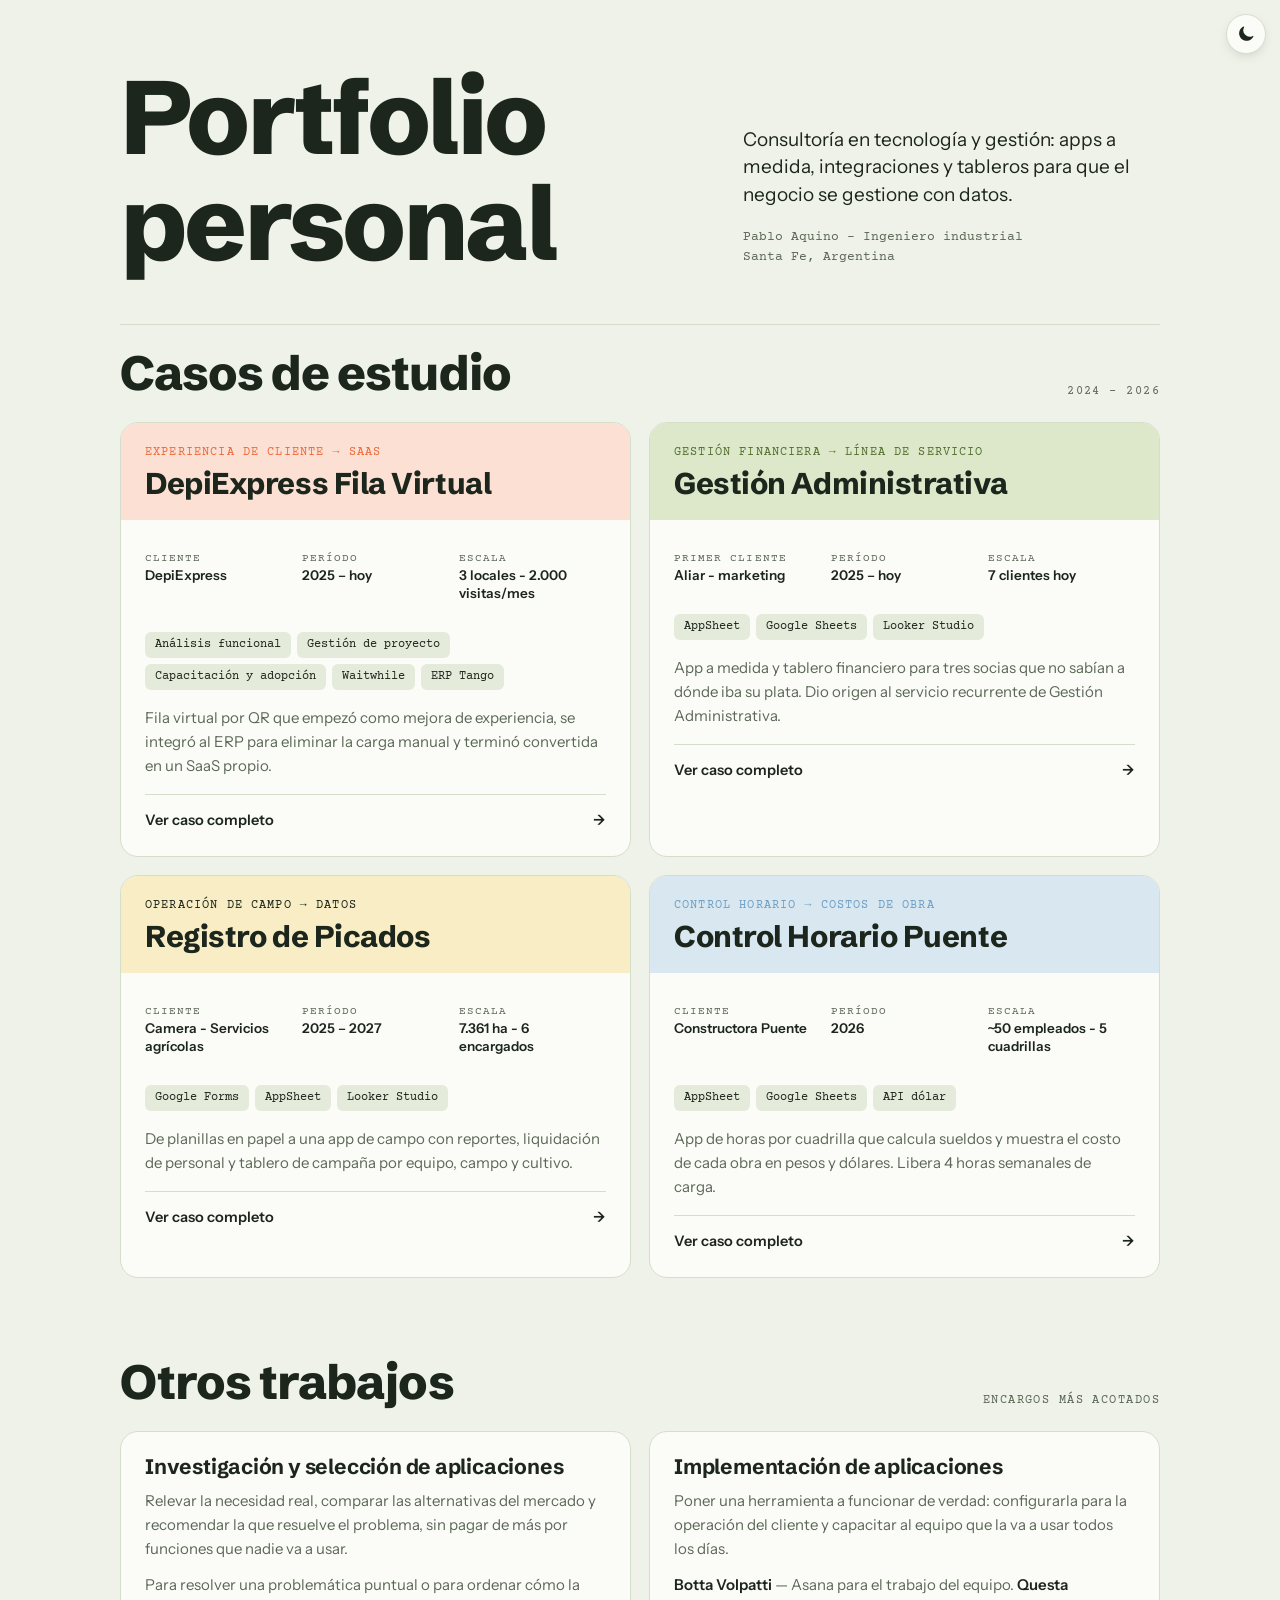
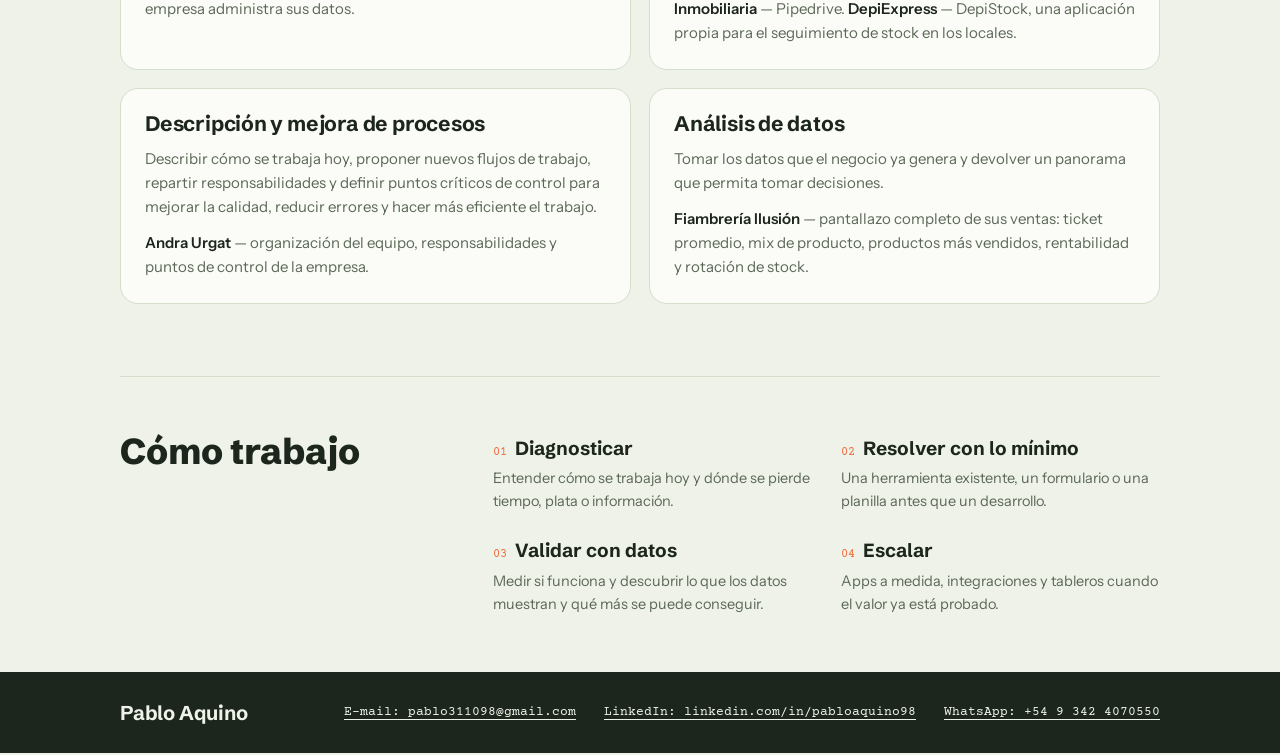
==== commit f0e87393: "cambios en el og para cambiar el texto de la vista previa al enviar el enlace por whatsapp u otro me" ====
--- a/index.html
+++ b/index.html
@@ -3,12 +3,13 @@
 <head>
 <meta charset="utf-8">
 <meta name="viewport" content="width=device-width, initial-scale=1, viewport-fit=cover">
-<title>Portfolio personal · Pablo · Nexus Consulting</title>
-<meta name="description" content="Casos de estudio de consultoría en tecnología y gestión para pymes: apps a medida, integraciones y tableros.">
+<title>Portfolio personal - Pablo Aquino</title>
+<meta name="description" content="Casos de estudio de consultoría en tecnología y gestión para pymes: apps a medida, integraciones y tableros de datos.">
 <link rel="icon" href="data:image/svg+xml,%3Csvg xmlns='http://www.w3.org/2000/svg' viewBox='0 0 32 32'%3E%3Crect width='32' height='32' rx='8' fill='%23EE6A3C'/%3E%3Ctext x='16' y='22' font-family='Arial' font-weight='700' font-size='17' text-anchor='middle' fill='white'%3EP%3C/text%3E%3C/svg%3E">
 <link rel="preconnect" href="https://fonts.googleapis.com">
 <link rel="preconnect" href="https://fonts.gstatic.com" crossorigin>
 <link rel="stylesheet" href="css/styles.css">
+<script>try{var t=localStorage.getItem('portfolio-theme');if(t==='light'||t==='dark')document.documentElement.dataset.theme=t}catch(e){}</script>
 </head>
 <body>
 <div id="app"></div>
--- a/css/styles.css
+++ b/css/styles.css
@@ -0,0 +1,231 @@
+/* =========================================================
+   Portfolio · estilos
+   Los colores y tipografías de :root son valores por defecto.
+   El contenido de content/site.json (sección "theme") los
+   sobrescribe al cargar la página.
+   ========================================================= */
+body{margin:0}
+img{max-width:100%}
+[hidden]{display:none!important}
+:root{
+  --ground:#EEF2E8; --surface:#FBFCF8; --ink:#1D261C; --muted:#5C6857; --line:#D5DDCB;
+  --tang:#EE6A3C; --tang-soft:#FBE0D3; --olive:#55702F; --olive-soft:#DDE8CB;
+  --butter:#F3D77A; --butter-soft:#F8EDC4; --sky:#6E9FC4; --sky-soft:#D9E7F1;
+  --chip:#E4EBDA;
+  --display:"Graphik","Schibsted Grotesk",ui-sans-serif,system-ui,sans-serif;
+  --body:"Instrument Sans",ui-sans-serif,system-ui,sans-serif;
+  --mono:"American Typewriter","Courier Prime",ui-monospace,monospace;
+}
+@media (prefers-color-scheme:dark){:root:not([data-theme="light"]){
+  --ground:#151A14; --surface:#1D241C; --ink:#E7EDE0; --muted:#A1AD9A; --line:#2F3A2D;
+  --tang:#F2855C; --tang-soft:#3A241B; --olive:#9DBE6B; --olive-soft:#26321C;
+  --butter:#E9CC6A; --butter-soft:#352E17; --sky:#8DB8DA; --sky-soft:#1C2A35; --chip:#263024;
+}}
+:root[data-theme="dark"]{
+  --ground:#151A14; --surface:#1D241C; --ink:#E7EDE0; --muted:#A1AD9A; --line:#2F3A2D;
+  --tang:#F2855C; --tang-soft:#3A241B; --olive:#9DBE6B; --olive-soft:#26321C;
+  --butter:#E9CC6A; --butter-soft:#352E17; --sky:#8DB8DA; --sky-soft:#1C2A35; --chip:#263024;
+}
+*{box-sizing:border-box}
+html{scroll-behavior:smooth}
+@media (prefers-reduced-motion:reduce){html{scroll-behavior:auto}*{transition:none!important}}
+body{background:var(--ground);color:var(--ink);font:16px/1.6 var(--body);padding-inline:20px;padding-block:0}
+.wrap{max-width:1040px;margin:0 auto}
+h1,h2,h3{font-family:var(--display);text-wrap:balance;margin:0;line-height:1.02}
+p{margin:0}
+.eyebrow{font:500 12px/1 var(--mono);letter-spacing:.12em;text-transform:uppercase;color:var(--muted)}
+.chips{display:flex;flex-wrap:wrap;gap:6px}
+.chip{font:500 12px/1 var(--mono);padding:7px 10px;border-radius:6px;background:var(--chip);color:var(--ink)}
+.chip.hot{background:var(--tang);color:#fff}
+.chiprow{display:grid;gap:8px}
+.chiprow .eyebrow{font-size:10.5px}
+
+/* Cover */
+.cover{padding-block:64px 48px;margin-bottom:24px;border-bottom:1px solid var(--line);display:grid;grid-template-columns:1.4fr 1fr;gap:40px;align-items:end}
+.cover h1{font-size:clamp(46px,8.4vw,104px);font-weight:800;letter-spacing:-.035em}
+.cover h1 em{font-style:normal;color:var(--tang)}
+.cover .side{display:grid;gap:18px;padding-bottom:8px}
+.cover .lede{font-size:19px;line-height:1.45}
+.cover .who{font:500 13px/1.6 var(--mono);color:var(--muted)}
+.blocks{display:grid;grid-template-columns:3fr 2fr 1fr 2fr;height:14px;border-radius:4px;overflow:hidden;margin-bottom:56px}
+.blocks i:nth-child(1){background:var(--tang)}.blocks i:nth-child(2){background:var(--olive)}.blocks i:nth-child(3){background:var(--butter)}.blocks i:nth-child(4){background:var(--sky)}
+
+.sec-head{display:flex;flex-wrap:wrap;justify-content:space-between;align-items:end;gap:12px;margin-bottom:24px}
+.sec-head h2{font-size:clamp(30px,4.4vw,48px);font-weight:800;letter-spacing:-.02em}
+
+/* Cards */
+.grid{display:grid;grid-template-columns:1fr 1fr;gap:18px;margin-bottom:80px}
+.card{all:unset;box-sizing:border-box;cursor:pointer;background:var(--surface);border-radius:18px;overflow:hidden;display:flex;flex-direction:column;border:1px solid var(--line);transition:transform .2s,box-shadow .2s}
+.card:hover{transform:translateY(-3px);box-shadow:0 14px 34px -18px rgba(29,38,28,.35)}
+.card:focus-visible{outline:3px solid var(--tang);outline-offset:3px}
+.card .band{padding:22px 24px 20px;display:grid;gap:10px}
+.card[data-tone="tang"] .band{background:var(--tang-soft)}
+.card[data-tone="olive"] .band{background:var(--olive-soft)}
+.card[data-tone="butter"] .band{background:var(--butter-soft)}
+.card[data-tone="sky"] .band{background:var(--sky-soft)}
+.card .kind{font:500 11.5px var(--mono);letter-spacing:.1em;text-transform:uppercase}
+.card[data-tone="tang"] .kind{color:var(--tang)}.card[data-tone="olive"] .kind{color:var(--olive)}
+.card[data-tone="butter"] .kind{color:var(--ink)}.card[data-tone="sky"] .kind{color:var(--sky)}
+.card h3{font-size:clamp(24px,2.8vw,30px);font-weight:750;letter-spacing:-.015em}
+.card .body{padding:20px 24px 24px;display:grid;gap:16px;flex:1;align-content:start}
+.facts{display:grid;grid-template-columns:repeat(3,1fr);gap:10px;font-size:13.5px}
+.facts dt{font:500 10.5px var(--mono);letter-spacing:.1em;text-transform:uppercase;color:var(--muted)}
+.facts dd{margin:2px 0 0;font-weight:600;line-height:1.3}
+.card .tldr{color:var(--muted);font-size:15px}
+.card .go{margin-top:auto;font-weight:600;font-size:14.5px;display:flex;justify-content:space-between;align-items:center;padding-top:14px;border-top:1px solid var(--line)}
+.card .go span{transition:transform .2s}.card:hover .go span{transform:translateX(4px)}
+.card.soon{cursor:default}.card.soon:hover{transform:none;box-shadow:none}
+.card.soon .go{color:var(--muted);font-weight:500}
+
+.work{display:grid;grid-template-columns:1fr 1fr;gap:18px;margin-bottom:72px}
+.work article{background:var(--surface);border:1px solid var(--line);border-radius:18px;padding:24px;display:grid;gap:12px;align-content:start}
+.work h3{font-size:21px;font-weight:700;letter-spacing:-.01em}
+.work p{color:var(--muted);font-size:15px}
+.work p b{color:var(--ink);font-weight:600}
+@media (max-width:820px){.work{grid-template-columns:1fr}}
+
+/* Method */
+.method{padding-block:56px;border-top:1px solid var(--line);display:grid;grid-template-columns:1fr 2fr;gap:40px}
+.method h2{font-size:clamp(26px,3.4vw,36px);font-weight:800;}
+.steps{display:grid;grid-template-columns:1fr 1fr;gap:22px 28px}
+.steps div{display:grid;gap:4px}
+.steps b{font-family:var(--display);font-size:19px;font-weight:700}
+.steps b small{font:500 12px var(--mono);color:var(--tang);margin-right:8px}
+.steps span{color:var(--muted);font-size:14.5px}
+
+/* Footer bar */
+.bar{margin-inline:-20px;background:var(--ink);color:var(--ground);padding:28px 20px calc(28px + env(safe-area-inset-bottom,0px))}
+.bar .wrap{display:flex;flex-wrap:wrap;gap:14px 36px;align-items:center;justify-content:space-between}
+.bar .name{font:700 20px var(--display);letter-spacing:-.01em}
+.bar .contact{display:flex;flex-wrap:wrap;gap:10px 28px;font:500 13px var(--mono)}
+.bar a{color:inherit;text-decoration:none;border-bottom:1px solid currentColor}
+.bar .todo{opacity:.55}
+
+/* Detail view */
+.detail{position:fixed;inset:0;background:var(--ground);overflow-y:auto;overflow-x:hidden;z-index:10;padding-inline:20px;padding-block:0}
+.back{all:unset;cursor:pointer;display:inline-flex;gap:8px;align-items:center;font:500 13px var(--mono);background:var(--surface);border:1px solid var(--line);padding:9px 14px;border-radius:999px;justify-self:start}
+.back:focus-visible{outline:3px solid var(--tang)}
+.d-hero{position:sticky;top:0;z-index:3;background:var(--ground);margin-inline:calc(-50vw + 50%);padding-inline:calc(50vw - 50%);padding-block:calc(14px + env(safe-area-inset-top,0px)) 16px;display:grid;gap:14px;border-bottom:1px solid transparent;transition:border-color .18s}
+.detail.compact .d-hero{border-bottom-color:var(--line);gap:10px;padding-block:calc(8px + env(safe-area-inset-top,0px)) 10px}
+.detail.compact .d-hero h1{font-size:clamp(20px,2.6vw,28px)}
+.d-hero .kind,.d-hero .chiprow .eyebrow,.d-hero .chips{transition:opacity .15s}
+.detail.compact .d-hero .kind,.detail.compact .d-hero .chiprow .eyebrow{display:none}
+.detail.compact .d-hero .chiprow{gap:0}
+
+.d-hero h1{font-size:clamp(28px,5vw,56px);font-weight:800;letter-spacing:-.03em}
+.d-top{display:flex;align-items:center;gap:16px;flex-wrap:wrap}
+.d-hero .kind{font:500 12px var(--mono);letter-spacing:.12em;text-transform:uppercase;color:var(--tang)}
+.d-layout{display:grid;grid-template-columns:1fr;gap:40px;align-items:start;padding-block:32px 64px}
+.aside{display:grid;gap:22px;background:var(--tang-soft);border-radius:16px;padding:24px}
+.aside dl{margin:0;display:grid;grid-template-columns:repeat(auto-fit,minmax(210px,1fr));gap:18px 28px}
+.aside dt{font:500 10.5px var(--mono);letter-spacing:.1em;text-transform:uppercase;color:var(--muted)}
+.aside dd{margin:2px 0 0;font-weight:600;font-size:14.5px;line-height:1.4}
+.content{display:grid;gap:56px;min-width:0}
+.content section{display:grid;gap:16px}
+.content h2{font-size:clamp(24px,3vw,32px);font-weight:750;letter-spacing:-.01em}
+.content p{max-width:66ch;color:var(--muted)}
+.content p b,.content li b{color:var(--ink);font-weight:600}
+.lead{font-size:19px;line-height:1.5;color:var(--ink)!important}
+.list{margin:0;padding:0;list-style:none;display:grid;gap:10px}
+.list li{padding-left:22px;position:relative;color:var(--muted);max-width:66ch}
+.list li::before{content:"";position:absolute;left:0;top:.55em;width:10px;height:10px;border-radius:3px;background:var(--olive)}
+.ba{display:grid;grid-template-columns:1fr 1fr;gap:14px}
+.ba > div{border-radius:14px;padding:20px;display:grid;gap:10px;align-content:start}
+.ba .before{background:var(--chip)}.ba .after{background:var(--olive-soft)}
+.ba h3{font-size:18px;font-weight:700}
+.ba ul{margin:0;padding-left:18px;display:grid;gap:6px;font-size:14.5px;color:var(--muted)}
+.diagram{background:var(--surface);border:1px solid var(--line);border-radius:14px;padding:20px}
+.diagram svg{display:block;width:100%;max-width:100%;height:auto}
+.cap{font-size:13px;color:var(--muted)}
+.shots{display:grid;grid-template-columns:1fr 1.6fr;gap:14px}
+.shot{aspect-ratio:9/12;max-width:100%;border:1.5px dashed var(--line);border-radius:14px;display:grid;place-items:center;text-align:center;color:var(--muted);font:500 12px/1.5 var(--mono);padding:16px}
+.shot.wide{aspect-ratio:16/11}
+.tiles{display:grid;grid-template-columns:repeat(3,1fr);gap:12px}
+.tile{background:var(--surface);border:1px solid var(--line);border-radius:14px;padding:18px;display:grid;gap:6px;align-content:start}
+.tile b{font-size:15px}
+.tile span{color:var(--muted);font-size:14px}
+.big{background:var(--butter-soft);border-radius:16px;padding:26px;display:grid;gap:14px}
+.big h3{font-size:22px;font-weight:750}
+.kpis{display:grid;grid-template-columns:repeat(3,1fr);gap:12px}
+.kpi{border-top:3px solid var(--tang);padding-top:12px;display:grid;gap:4px}
+.kpi strong{font:800 28px/1 var(--display);}
+.kpi span{font-size:14px;color:var(--muted)}
+.roles{display:grid;grid-template-columns:repeat(3,1fr);gap:12px}
+.roles div{background:var(--sky-soft);border-radius:14px;padding:18px;display:grid;gap:6px;align-content:start}
+.roles b{font-size:15.5px}.roles span{font-size:14px;color:var(--muted)}
+.steps2{counter-reset:s;display:grid;gap:10px;margin:0;padding:0;list-style:none}
+.steps2 li{counter-increment:s;display:grid;grid-template-columns:34px 1fr;gap:10px;color:var(--muted)}
+.steps2 li::before{content:counter(s);font:500 12px/26px var(--mono);text-align:center;width:26px;height:26px;border-radius:50%;background:var(--tang-soft);color:var(--tang)}
+.note{font-size:12.5px;color:var(--muted);border-top:1px solid var(--line);padding-top:14px}
+
+.detail[data-tone="olive"] .aside{background:var(--olive-soft)}.detail[data-tone="olive"] .d-hero .kind{color:var(--olive)}
+.detail[data-tone="butter"] .aside{background:var(--butter-soft)}.detail[data-tone="butter"] .d-hero .kind{color:var(--ink)}
+.detail[data-tone="sky"] .aside{background:var(--sky-soft)}.detail[data-tone="sky"] .d-hero .kind{color:var(--sky)}
+.gallery{display:grid;gap:16px}
+.gallery.two{grid-template-columns:1fr 1fr}
+.gallery figure{margin:0;display:grid;gap:10px}
+.gallery img{display:block;width:100%;border-radius:12px;border:1px solid var(--line);background:var(--surface)}
+.gallery figcaption{font-size:13.5px;color:var(--muted)}
+.gallery .phones{display:flex;gap:14px;align-items:flex-start}
+.gallery .phones img{max-width:230px}
+@media (max-width:820px){.gallery.two{grid-template-columns:1fr}}
+.views{display:grid;gap:12px}
+.view{background:var(--surface);border:1px solid var(--line);border-radius:14px;padding:20px;display:grid;grid-template-columns:150px 1fr;gap:16px}
+.view b{font-family:var(--display);font-size:18px;font-weight:700;line-height:1.2}
+.view b small{display:block;font:400 12.5px var(--mono);color:var(--muted);margin-top:6px}
+.view span{color:var(--muted);font-size:14.5px}
+.stages{display:grid;grid-template-columns:repeat(3,1fr);gap:12px}
+.stage{border-radius:14px;padding:20px;display:grid;gap:10px;align-content:start;background:var(--surface);border:1px solid var(--line)}
+.stage .eyebrow{color:var(--olive)}
+.stage h3{font-size:19px;font-weight:700}
+.stage ul{margin:0;padding-left:18px;display:grid;gap:6px;font-size:14.5px;color:var(--muted)}
+@media (max-width:820px){.stages{grid-template-columns:1fr}.view{grid-template-columns:1fr;gap:8px}}
+@media (max-width:820px){
+  .cover,.method,.d-layout{grid-template-columns:1fr}
+  .grid,.ba,.shots,.tiles,.kpis,.roles,.steps{grid-template-columns:1fr}
+}
+
+/* Botón de tema claro / oscuro */
+.theme-toggle{position:fixed;top:calc(14px + env(safe-area-inset-top,0px));right:max(14px,env(safe-area-inset-right,0px));z-index:20;width:40px;height:40px;border-radius:999px;border:1px solid var(--line);background:var(--surface);color:var(--ink);display:grid;place-items:center;cursor:pointer;box-shadow:0 4px 14px -6px rgba(0,0,0,.25);transition:transform .15s,background-color .2s,color .2s}
+.theme-toggle:hover{transform:scale(1.06)}
+.theme-toggle:focus-visible{outline:3px solid var(--tang);outline-offset:3px}
+.d-top{padding-right:56px}
+@media (max-width:820px){.cover{padding-top:72px}}
+
+/* Galería de dos columnas: misma altura, ancho proporcional a cada imagen */
+.gallery.two{display:flex;gap:16px;align-items:flex-start}
+.gallery.two figure{flex:1 1 0;min-width:0}
+.gallery.two figure img{height:auto}
+@media (max-width:820px){.gallery.two{flex-direction:column}.gallery.two figure{flex:none;width:100%}}
+
+/* Ancho mínimo para que ninguna imagen quede ilegible */
+.gallery.two figure{min-width:240px}
+
+/* Imágenes ampliables */
+.gallery .zoom{all:unset;display:block;cursor:zoom-in;border-radius:12px;min-width:0}
+.gallery .zoom:focus-visible{outline:3px solid var(--tang);outline-offset:3px}
+.gallery .zoom img{transition:filter .15s}
+.gallery .zoom:hover img{filter:brightness(.96)}
+.gallery .phones .zoom{flex:1 1 0;max-width:230px}
+.gallery .phones .zoom img{max-width:100%}
+
+/* Visor */
+#lightbox{border:0;padding:0;margin:0;background:rgba(12,16,12,.94);width:100vw;height:100vh;max-width:100vw;max-height:100vh;overflow:hidden}
+#lightbox::backdrop{background:rgba(12,16,12,.9)}
+.lb-inner{box-sizing:border-box;width:100%;height:100%;display:grid;grid-template-rows:minmax(0,1fr) auto;gap:14px;padding:64px 72px 24px}
+.lb-stage{min-height:0;display:flex;align-items:center;justify-content:center;overflow:hidden}
+.lb-stage img{max-width:100%;max-height:100%;object-fit:contain;border-radius:8px;background:#fff;box-shadow:0 20px 60px -20px rgba(0,0,0,.6)}
+.lb-stage.tall{overflow-y:auto;align-items:flex-start}
+.lb-stage.tall img{max-height:none;width:min(100%,560px)}
+.lb-cap{margin:0 auto;max-width:72ch;text-align:center;color:#E7EDE0;font-size:14px;line-height:1.5}
+.lb-btn{position:absolute;width:44px;height:44px;border-radius:999px;border:1px solid rgba(255,255,255,.25);background:rgba(255,255,255,.1);color:#fff;font:22px/1 var(--body);cursor:pointer;display:grid;place-items:center}
+.lb-btn:hover{background:rgba(255,255,255,.2)}
+.lb-btn:focus-visible{outline:3px solid var(--tang);outline-offset:2px}
+.lb-close{top:14px;right:14px;font-size:16px}
+.lb-prev{left:14px;top:50%;transform:translateY(-50%)}
+.lb-next{right:14px;top:50%;transform:translateY(-50%)}
+@media (max-width:820px){
+  .lb-inner{padding:60px 12px 16px}
+  .lb-prev,.lb-next{top:auto;bottom:14px;transform:none}
+  .lb-inner{padding-bottom:72px}
+}
